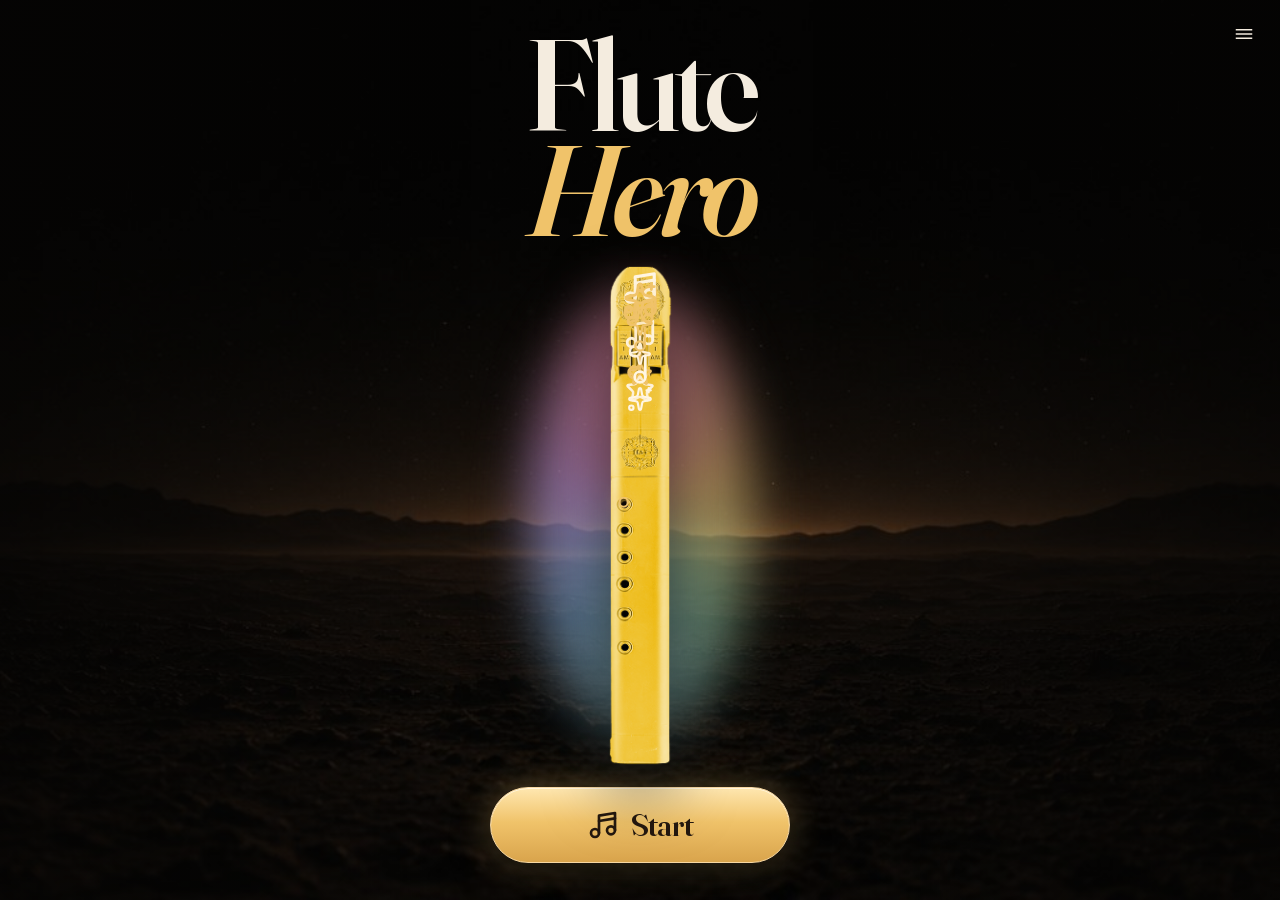
==== index.html @ 818ffd11 "Add YIN and McLeod so a held note is read from the wave, and show low or high in the tutorial. Co-au" ====
<!DOCTYPE html>
<html lang="en">
  <head>
    <meta charset="UTF-8" />
    <meta name="viewport" content="width=device-width, initial-scale=1, viewport-fit=cover" />
    <meta name="mobile-web-app-capable" content="yes" />
    <meta name="apple-mobile-web-app-capable" content="yes" />
    <title>Flute Hero</title>
    <link rel="stylesheet" href="styles.css?v=71" />
  </head>
  <body>
    <section id="screen-title" class="screen title-screen">
      <h1>Flute<span>Hero</span></h1>
      <div class="title-stage">
        <div class="flute-aura" aria-hidden="true"></div>
        <div class="swirl" aria-hidden="true">
          <span class="orbit" style="--rx: 50%; --ry: 84%; --dur: 28s; --size: 40px"><svg class="mark" viewBox="0 0 24 24"><use href="assets/icons.svg#music"></use></svg></span>
          <span class="orbit reverse" style="--rx: 62%; --ry: 72%; --dur: 28s; --delay: -14s; --size: 34px; --ink: #fff6e4"><svg class="mark" viewBox="0 0 24 24"><use href="assets/icons.svg#music"></use></svg></span>
          <span class="orbit reverse" style="--rx: 72%; --ry: 60%; --dur: 22s; --delay: -4s; --size: 34px"><svg class="mark" viewBox="0 0 24 24"><use href="assets/icons.svg#music-2"></use></svg></span>
          <span class="orbit" style="--rx: 42%; --ry: 68%; --dur: 22s; --delay: -15s; --size: 30px; --ink: #fff6e4"><svg class="mark" viewBox="0 0 24 24"><use href="assets/icons.svg#music-2"></use></svg></span>
          <span class="orbit" style="--rx: 38%; --ry: 90%; --dur: 34s; --delay: -8s; --size: 38px; --ink: #fff6e4"><svg class="mark" viewBox="0 0 24 24"><use href="assets/icons.svg#music-4"></use></svg></span>
          <span class="orbit reverse" style="--rx: 68%; --ry: 80%; --dur: 34s; --delay: -25s; --size: 32px"><svg class="mark" viewBox="0 0 24 24"><use href="assets/icons.svg#music-4"></use></svg></span>
          <span class="orbit reverse" style="--rx: 76%; --ry: 50%; --dur: 24s; --delay: -3s; --size: 30px; --ink: #fff6e4"><svg class="mark" viewBox="0 0 24 24"><use href="assets/icons.svg#star"></use></svg></span>
          <span class="orbit" style="--rx: 54%; --ry: 56%; --dur: 24s; --delay: -15s; --size: 26px"><svg class="mark" viewBox="0 0 24 24"><use href="assets/icons.svg#star"></use></svg></span>
          <span class="orbit" style="--rx: 58%; --ry: 76%; --dur: 18s; --delay: -9s; --size: 28px"><svg class="mark" viewBox="0 0 24 24"><use href="assets/icons.svg#sparkle"></use></svg></span>
          <span class="orbit reverse" style="--rx: 46%; --ry: 64%; --dur: 18s; --delay: -2s; --size: 24px; --ink: #fff6e4"><svg class="mark" viewBox="0 0 24 24"><use href="assets/icons.svg#sparkle"></use></svg></span>
          <span class="orbit reverse" style="--rx: 44%; --ry: 58%; --dur: 30s; --delay: -12s; --size: 32px; --ink: #fff6e4"><svg class="mark" viewBox="0 0 24 24"><use href="assets/icons.svg#music-3"></use></svg></span>
          <span class="orbit" style="--rx: 70%; --ry: 70%; --dur: 30s; --delay: -27s; --size: 28px"><svg class="mark" viewBox="0 0 24 24"><use href="assets/icons.svg#music-3"></use></svg></span>
          <span class="orbit" style="--rx: 74%; --ry: 86%; --dur: 38s; --delay: -6s; --size: 34px"><svg class="mark" viewBox="0 0 24 24"><use href="assets/icons.svg#sparkles"></use></svg></span>
          <span class="orbit reverse" style="--rx: 56%; --ry: 46%; --dur: 38s; --delay: -25s; --size: 26px; --ink: #fff6e4"><svg class="mark" viewBox="0 0 24 24"><use href="assets/icons.svg#sparkles"></use></svg></span>
        </div>
        <div id="title-flute" class="flute-wrap">
          <img src="assets/flute-a4.png" alt="" />
          <div class="glow"></div>
          <div class="holes"></div>
        </div>
      </div>
      <button id="begin" class="solid begin" type="button">
        <svg class="btn-icon" viewBox="0 0 24 24" aria-hidden="true"><use href="assets/icons.svg#music-4"></use></svg>
        Start
      </button>
    </section>

    <section id="screen-map" class="screen world hidden">
      <div class="world-route">
        <button id="pick-tutorial" class="place tutorial" type="button">
          <span class="place-mark" aria-hidden="true"></span>
          <span class="place-copy">
            <svg class="place-icon" viewBox="0 0 24 24" aria-hidden="true"><use href="assets/icons.svg#music-3"></use></svg>
            <b>Tutorial</b>
          </span>
        </button>
        <button id="pick-songs" class="place songs" type="button">
          <span class="place-mark" aria-hidden="true"></span>
          <span class="place-copy">
            <svg class="place-icon" viewBox="0 0 24 24" aria-hidden="true"><use href="assets/icons.svg#music-4"></use></svg>
            <b>Songs</b>
          </span>
        </button>
        <button id="pick-flutes" class="place place-flutes" type="button">
          <span class="place-mark" aria-hidden="true"></span>
          <span class="place-copy">
            <svg class="place-icon" viewBox="0 0 24 24" aria-hidden="true"><use href="assets/icons.svg#sparkles"></use></svg>
            <b>Flutes</b>
          </span>
        </button>
        <button id="pick-free" class="place free" type="button">
          <span class="place-mark" aria-hidden="true"></span>
          <span class="place-copy">
            <svg class="place-icon" viewBox="0 0 24 24" aria-hidden="true"><use href="assets/icons.svg#star"></use></svg>
            <b>Free Play</b>
          </span>
        </button>
      </div>
    </section>

    <section id="screen-select" class="screen stories hidden">
      <div class="story-top">
        <div class="story-head">
          <button id="select-back" class="text-btn icon-btn" type="button" aria-label="Back">
            <svg class="icon icon-line" viewBox="0 0 24 24" aria-hidden="true"><path d="M14.5 5.5 8 12l6.5 6.5"></path></svg>
          </button>
          <div id="story-bars" class="story-bars"></div>
        </div>
      </div>
      <button id="story-prev" class="story-arrow prev" type="button" aria-label="Previous album">
        <svg viewBox="0 0 24 24" aria-hidden="true"><path d="M14.5 5.5 8 12l6.5 6.5"></path></svg>
      </button>
      <button id="story-next" class="story-arrow next" type="button" aria-label="Next album">
        <svg viewBox="0 0 24 24" aria-hidden="true"><path d="M9.5 5.5 16 12l-6.5 6.5"></path></svg>
      </button>
      <div id="story-frame" class="story-frame"></div>
    </section>

    <section id="screen-play" class="screen hidden">
      <header class="hud">
        <button id="back" class="text-btn icon-btn" type="button" aria-label="Back">
          <svg class="icon icon-line" viewBox="0 0 24 24" aria-hidden="true"><path d="M14.5 5.5 8 12l6.5 6.5"></path></svg>
        </button>
        <div class="hud-title">
          <div id="song-name"></div>
          <div id="song-blurb"></div>
        </div>
        <div class="hud-stats">
          <div><b id="hit-count">0</b><span>hits</span></div>
          <div><b id="combo">0</b><span>combo</span></div>
          <div><b id="score">0</b><span>score</span></div>
        </div>
      </header>
      <div class="stage">
        <canvas id="highway"></canvas>
        <div id="call" class="call" aria-live="polite">
          <div class="call-ring" aria-hidden="true"></div>
          <div class="call-sparks" aria-hidden="true">
            <i></i><i></i><i></i><i></i><i></i><i></i><i></i><i></i><i></i><i></i><i></i><i></i>
          </div>
          <div class="call-badge">
            <svg class="call-icon" viewBox="0 0 24 24" aria-hidden="true"><use id="call-use" href="assets/icons.svg#sparkles"></use></svg>
            <b id="call-word"></b>
            <span id="call-points"></span>
          </div>
        </div>
        <div id="play-flute" class="flute-wrap">
          <div class="flute-body">
            <img src="assets/flute-a4.png" alt="" />
            <div class="glow"></div>
            <div class="open-mark"></div>
            <div class="holes"></div>
          </div>
        </div>
      </div>
      <div class="play-bar">
        <p id="count" class="count">1</p>
        <div id="drone-pill" class="drone-pill">Drone · A4</div>
        <div class="play-transport">
          <button id="restart" class="text-btn icon-btn" type="button" aria-label="Restart">
            <svg class="icon icon-line" viewBox="0 0 24 24" aria-hidden="true">
              <path d="M3 12a9 9 0 1 0 9-9 9.75 9.75 0 0 0-6.74 2.74L3 8"></path>
              <path d="M3 3v5h5"></path>
            </svg>
          </button>
          <button id="pause" class="text-btn icon-btn" type="button" aria-label="Pause">
            <svg class="icon icon-pause" viewBox="0 0 24 24" aria-hidden="true">
              <rect x="6" y="5" width="4.2" height="14" rx="1.2"></rect>
              <rect x="13.8" y="5" width="4.2" height="14" rx="1.2"></rect>
            </svg>
            <svg class="icon icon-play" viewBox="0 0 24 24" aria-hidden="true">
              <path d="M8 5.2v13.6l11.2-6.8z"></path>
            </svg>
          </button>
        </div>
        <div class="panel-actions">
          <button id="mic" class="text-btn icon-btn" type="button" aria-label="Use the flute" aria-pressed="false">
            <svg class="icon" viewBox="0 0 24 24" aria-hidden="true">
              <path d="M12 14.2a3.1 3.1 0 0 0 3.1-3.1V6.1a3.1 3.1 0 0 0-6.2 0v5a3.1 3.1 0 0 0 3.1 3.1z"></path>
              <path d="M7.2 11.2a.95.95 0 0 0-1.9.15 6.7 6.7 0 0 0 5.75 6.35V20H8.6a.95.95 0 0 0 0 1.9h6.8a.95.95 0 0 0 0-1.9h-2.45v-2.3A6.7 6.7 0 0 0 18.7 11.35a.95.95 0 0 0-1.9-.15 4.8 4.8 0 0 1-9.6 0z"></path>
            </svg>
          </button>
          <button id="guide" class="text-btn icon-btn on" type="button" aria-label="Sound on" aria-pressed="true">
            <svg class="icon icon-sound" viewBox="0 0 24 24" aria-hidden="true">
              <path d="M4 9.2h3.4L11.2 5.6v12.8L7.4 14.8H4z"></path>
              <path d="M14.2 8.6a4.2 4.2 0 0 1 0 6.8v-2.1a2.2 2.2 0 0 0 0-2.6z"></path>
              <path d="M14.2 5.6a7.2 7.2 0 0 1 0 12.8v-2.05a5.1 5.1 0 0 0 0-8.7z"></path>
            </svg>
            <svg class="icon icon-mute" viewBox="0 0 24 24" aria-hidden="true">
              <path d="M4 9.2h3.4L11.2 5.6v12.8L7.4 14.8H4z"></path>
              <path d="M14.4 9.2 19.6 14.4 18.3 15.7 13.1 10.5z"></path>
              <path d="M19.6 9.2 14.4 14.4 15.7 15.7 20.9 10.5z"></path>
            </svg>
          </button>
        </div>
        <p id="heard"></p>
      </div>
    </section>

    <section id="screen-free" class="screen hidden">
      <header class="hud">
        <button id="free-back" class="text-btn icon-btn" type="button" aria-label="Back">
          <svg class="icon icon-line" viewBox="0 0 24 24" aria-hidden="true"><path d="M14.5 5.5 8 12l6.5 6.5"></path></svg>
        </button>
        <div class="hud-title">
          <div id="free-title">Free Play</div>
          <div id="free-blurb"></div>
        </div>
      </header>
      <div class="stage">
        <canvas id="free-highway"></canvas>
        <div id="free-flute" class="flute-wrap">
          <div class="flute-body">
            <img src="assets/flute-a4.png" alt="" />
            <div class="glow"></div>
            <div class="open-mark"></div>
            <div class="holes"></div>
          </div>
        </div>
      </div>
      <div class="play-bar free-play-bar">
        <p id="free-count" class="count">1</p>
        <p id="free-note" class="drone-pill free-note"></p>
        <div class="panel-actions">
          <button id="free-play" class="text-btn icon-btn hidden" type="button" aria-label="Play track">
            <svg class="icon icon-line icon-track-play" viewBox="0 0 24 24" aria-hidden="true">
              <path d="M8 5.5v13l11-6.5z"></path>
            </svg>
            <svg class="icon icon-line icon-track-stop" viewBox="0 0 24 24" aria-hidden="true">
              <rect x="6" y="6" width="12" height="12" rx="1.5"></rect>
            </svg>
          </button>
          <button id="free-reset" class="text-btn icon-btn" type="button" aria-label="Reset">
            <svg class="icon icon-line" viewBox="0 0 24 24" aria-hidden="true">
              <path d="M3 12a9 9 0 1 0 9-9 9.75 9.75 0 0 0-6.74 2.74L3 8"></path>
              <path d="M3 3v5h5"></path>
            </svg>
          </button>
          <button id="free-settings-open" class="text-btn icon-btn" type="button" aria-label="Free Play settings">
            <svg class="icon icon-line" viewBox="0 0 24 24" aria-hidden="true">
              <path d="M4 21v-7M4 10V3M12 21v-9M12 8V3M20 21v-5M20 12V3M2 14h4M10 8h4M18 16h4"></path>
            </svg>
          </button>
          <button id="free-metro" class="text-btn icon-btn on" type="button" aria-label="Metronome on" aria-pressed="true">
            <svg class="icon icon-line" viewBox="0 0 24 24" aria-hidden="true">
              <path d="M12 11.4V9.1"></path>
              <path d="m12 17 6.59-6.59"></path>
              <path d="m15.05 5.7-.218-.691a3 3 0 0 0-5.663 0L4.418 19.695A1 1 0 0 0 5.37 21h13.253a1 1 0 0 0 .951-1.31L18.45 16.2"></path>
              <circle cx="20" cy="9" r="2"></circle>
            </svg>
          </button>
          <button id="free-mic" class="text-btn icon-btn" type="button" aria-label="Use the flute" aria-pressed="false">
            <svg class="icon" viewBox="0 0 24 24" aria-hidden="true">
              <path d="M12 14.2a3.1 3.1 0 0 0 3.1-3.1V6.1a3.1 3.1 0 0 0-6.2 0v5a3.1 3.1 0 0 0 3.1 3.1z"></path>
              <path d="M7.2 11.2a.95.95 0 0 0-1.9.15 6.7 6.7 0 0 0 5.75 6.35V20H8.6a.95.95 0 0 0 0 1.9h6.8a.95.95 0 0 0 0-1.9h-2.45v-2.3A6.7 6.7 0 0 0 18.7 11.35a.95.95 0 0 0-1.9-.15 4.8 4.8 0 0 1-9.6 0z"></path>
            </svg>
          </button>
          <button id="free-record" class="text-btn icon-btn record-btn" type="button" aria-label="Record" data-state="record">
            <svg class="icon icon-record" viewBox="0 0 24 24" aria-hidden="true"><circle cx="12" cy="12" r="5.5"></circle></svg>
            <svg class="icon icon-line icon-cancel" viewBox="0 0 24 24" aria-hidden="true"><path d="M7 7l10 10M17 7 7 17"></path></svg>
            <svg class="icon icon-stop" viewBox="0 0 24 24" aria-hidden="true"><rect x="7" y="7" width="10" height="10" rx="1.6"></rect></svg>
          </button>
        </div>
      </div>
      <div id="save-bar" class="save-bar hidden">
        <label class="save-label">Name
          <input id="take-name" type="text" maxlength="48" autocomplete="off" enterkeyhint="done" />
        </label>
        <button id="take-keep" class="solid" type="button">Keep</button>
        <button id="take-file" class="text-btn" type="button">Download</button>
        <button id="take-discard" class="text-btn" type="button">Discard</button>
      </div>
      <div id="takes" class="takes hidden">
        <p class="eyebrow">Saved</p>
        <div id="takes-list" class="takes-list"></div>
      </div>
    </section>

    <section id="screen-tutorial" class="screen hidden">
      <header class="hud">
        <button id="tutorial-back" class="text-btn icon-btn" type="button" aria-label="Back">
          <svg class="icon icon-line" viewBox="0 0 24 24" aria-hidden="true"><path d="M14.5 5.5 8 12l6.5 6.5"></path></svg>
        </button>
        <div class="hud-title">
          <div id="tutorial-title">Tutorial</div>
          <div id="tutorial-blurb">1 / 7</div>
        </div>
      </header>
      <div class="stage">
        <div id="tutorial-flute" class="flute-wrap">
          <div class="flute-body">
            <img src="assets/flute-a4.png" alt="" />
            <div class="glow"></div>
            <div class="open-mark"></div>
            <div class="holes"></div>
          </div>
        </div>
        <div class="tutorial-copy">
          <h2 id="tutorial-note">A5</h2>
          <p id="tutorial-hint">Leave every hole open.</p>
          <p id="tutorial-key">Key 0</p>
          <div id="tutorial-tuner" class="tuner idle">
            <div id="tutorial-way">Play</div>
            <div id="tutorial-cents"></div>
            <div class="tuner-track">
              <span>Low</span>
              <div class="tuner-rail"><i id="tutorial-needle"></i></div>
              <span>High</span>
            </div>
          </div>
          <p id="tutorial-heard" class="hidden"></p>
        </div>
      </div>
      <div class="play-bar tutorial-bar">
        <div class="panel-actions">
          <button id="tutorial-mic" class="text-btn icon-btn" type="button" aria-label="Use the flute" aria-pressed="false">
            <svg class="icon" viewBox="0 0 24 24" aria-hidden="true">
              <path d="M12 14.2a3.1 3.1 0 0 0 3.1-3.1V6.1a3.1 3.1 0 0 0-6.2 0v5a3.1 3.1 0 0 0 3.1 3.1z"></path>
              <path d="M7.2 11.2a.95.95 0 0 0-1.9.15 6.7 6.7 0 0 0 5.75 6.35V20H8.6a.95.95 0 0 0 0 1.9h6.8a.95.95 0 0 0 0-1.9h-2.45v-2.3A6.7 6.7 0 0 0 18.7 11.35a.95.95 0 0 0-1.9-.15 4.8 4.8 0 0 1-9.6 0z"></path>
            </svg>
          </button>
          <button id="tutorial-next" class="text-btn" type="button">Next</button>
        </div>
      </div>
    </section>

    <section id="screen-flutes" class="screen flutes hidden">
      <button id="flutes-back" class="text-btn icon-btn" type="button" aria-label="Back">
        <svg class="icon icon-line" viewBox="0 0 24 24" aria-hidden="true"><path d="M14.5 5.5 8 12l6.5 6.5"></path></svg>
      </button>
      <div id="flute-in-hand" class="flute-open"></div>
      <div id="flute-case" class="flute-case"></div>
    </section>

    <button id="app-menu" class="menu-plain" type="button" aria-label="Menu" aria-expanded="false">
      <svg class="icon" viewBox="0 0 24 24" aria-hidden="true">
        <path d="M3 6.5h18v1.6H3zM3 11.2h18v1.6H3zM3 15.9h18V17.5H3z"></path>
      </svg>
    </button>

    <section id="screen-results" class="overlay hidden">
      <div class="results">
        <p class="eyebrow">Clear</p>
        <h2 id="result-title"></h2>
        <p id="result-line"></p>
        <div class="result-stats">
          <div><b id="result-score">0</b><span>score</span></div>
          <div><b id="result-acc">0%</b><span>on time</span></div>
          <div><b id="result-combo">0</b><span>best combo</span></div>
        </div>
        <div class="result-grades">
          <div class="perfect"><b id="result-perfect">0</b><span>perfect</span></div>
          <div class="ok"><b id="result-ok">0</b><span>ok</span></div>
          <div class="bad"><b id="result-bad">0</b><span>bad</span></div>
          <div class="off"><b id="result-off">0</b><span>off</span></div>
          <div class="wrong"><b id="result-wrong">0</b><span>wrong</span></div>
        </div>
        <div class="result-actions">
          <button id="again" class="solid" type="button">Play again</button>
          <button id="results-songs" class="text-btn" type="button">Songs</button>
        </div>
      </div>
    </section>

    <dialog id="menu-panel" class="menu-modal" aria-labelledby="menu-heading">
      <header class="menu-bar">
        <button id="menu-back" class="text-btn hidden" type="button">Back</button>
        <p id="menu-word" class="menu-word">Flute <span>Hero</span></p>
        <p id="menu-heading" class="eyebrow hidden">Settings</p>
        <button id="menu-close" class="text-btn icon-btn" type="button" aria-label="Close">
          <svg class="icon" viewBox="0 0 24 24" aria-hidden="true">
            <path d="M6.2 5 12 10.8 17.8 5 19 6.2 13.2 12 19 17.8 17.8 19 12 13.2 6.2 19 5 17.8 10.8 12 5 6.2z"></path>
          </svg>
        </button>
      </header>
      <div id="menu-body" class="menu-body">
        <div class="menu-page" data-menu="root">
          <button class="menu-nav" type="button" data-go="tutorial">
            <span class="menu-copy">
              <b>Tutorial</b>
              <small>Each fingering, from the mouth down.</small>
            </span>
          </button>
          <button class="menu-nav" type="button" data-go="songs">
            <span class="menu-copy">
              <b>Songs</b>
              <small>Five albums.</small>
            </span>
          </button>
          <button class="menu-nav" type="button" data-go="free">
            <span class="menu-copy">
              <b>Free Play</b>
              <small>Notes leave the flute and run to the right.</small>
            </span>
          </button>
          <button class="menu-nav" type="button" data-go="flutes">
            <span class="menu-copy">
              <b>Flutes</b>
              <small>A4 or F#4 in hand. The rest stay shut.</small>
            </span>
          </button>
          <button class="menu-nav sub" type="button" data-go="settings">
            <span class="menu-copy">
              <b>Settings</b>
              <small>Drone color, note detection, the microphone, and the title screen.</small>
            </span>
          </button>
        </div>
        <div class="menu-page hidden" data-menu="settings">
          <label class="menu-row">
            <span class="menu-copy">
              <b>Drone color</b>
              <small>Gold or rainbow while the drone is held.</small>
            </span>
            <select id="drone-look">
              <option value="gold">Gold</option>
              <option value="rainbow">Rainbow</option>
            </select>
          </label>
          <button class="menu-nav sub" type="button" data-go="detection">
            <span class="menu-copy">
              <b>Note detection</b>
              <small id="ear-menu-line">Peaks. The drone only when a second barrel is there.</small>
            </span>
          </button>
          <button class="menu-nav sub" type="button" data-go="microphone">
            <span class="menu-copy">
              <b>Microphone</b>
              <small>Which device hears the flute, and a test.</small>
            </span>
          </button>
          <button class="menu-nav sub" type="button" data-go="developer">
            <span class="menu-copy">
              <b>Developer</b>
              <small>Open the title screen.</small>
            </span>
          </button>
        </div>
        <div class="menu-page hidden" data-menu="detection">
          <div class="menu-row ear-flute">
            <img id="ear-flute-img" src="assets/flute-a4.png" alt="" />
            <span class="menu-copy">
              <b id="ear-flute-name">A4 drone</b>
              <small id="ear-flute-line">In hand. The ears listen for this flute.</small>
            </span>
          </div>
          <button class="menu-nav ear" type="button" data-ear="bands" aria-pressed="false">
            <span class="menu-copy">
              <b>Bands</b>
              <small>The first ear. A window around each note. The drone counts when it is loud enough beside the note.</small>
            </span>
            <span class="ear-using">Using</span>
          </button>
          <button class="menu-nav ear on" type="button" data-ear="peaks" aria-pressed="true">
            <span class="menu-copy">
              <b>Peaks</b>
              <small>The next ear. A peak has to stand out, and the drone counts only when a second barrel is really there.</small>
            </span>
            <span class="ear-using">Using</span>
          </button>
          <button class="menu-nav ear" type="button" data-ear="peaks2" aria-pressed="false">
            <span class="menu-copy">
              <b>Peaks v2</b>
              <small>A held note stays put. The drone is chosen beside it, and the drone's octave does not take the fingering.</small>
            </span>
            <span class="ear-using">Using</span>
          </button>
          <button class="menu-nav ear" type="button" data-ear="held" aria-pressed="false">
            <span class="menu-copy">
              <b>Held</b>
              <small>The latest ear. The drone stays with the note, and a harmonic of the drone does not take the fingering.</small>
            </span>
            <span class="ear-using">Using</span>
          </button>
          <button class="menu-nav ear" type="button" data-ear="yin" aria-pressed="false">
            <span class="menu-copy">
              <b>YIN</b>
              <small>One pitch, read from the wave. This is the method tuner libraries use. It hears the held note, and it does not split the drone from the melody.</small>
            </span>
            <span class="ear-using">Using</span>
          </button>
          <button class="menu-nav ear" type="button" data-ear="mcleod" aria-pressed="false">
            <span class="menu-copy">
              <b>McLeod</b>
              <small>One pitch, read from the wave. This is the method Aubio uses. It stays clearer on a noisy mic, and it does not split the drone from the melody.</small>
            </span>
            <span class="ear-using">Using</span>
          </button>
        </div>
        <div class="menu-page hidden" data-menu="developer">
          <button id="open-title" class="menu-nav" type="button">
            <span class="menu-copy">
              <b>Title screen</b>
              <small>The Flute Hero screen, before the map.</small>
            </span>
          </button>
        </div>
        <div class="menu-page hidden" data-menu="microphone">
          <dl id="mic-facts" class="mic-facts"></dl>
          <p id="mic-fix" class="mic-fix"></p>
          <button id="mic-ask" class="solid" type="button">Ask again</button>
          <section class="mic-test" aria-label="Microphone test">
            <p class="eyebrow">Test</p>
            <p id="mic-test-state">Off</p>
            <div class="mic-meter" aria-hidden="true"><b id="mic-meter-bar"></b></div>
            <p id="mic-test-note">The microphone is off, so there is nothing to hear yet.</p>
          </section>
        </div>
      </div>
      <p id="build-version" class="menu-version"></p>
    </dialog>

    <dialog id="free-settings" class="menu-modal" aria-labelledby="free-settings-heading">
      <header class="menu-bar">
        <p id="free-settings-heading" class="eyebrow">Settings</p>
        <button id="free-settings-close" class="text-btn icon-btn" type="button" aria-label="Close">
          <svg class="icon" viewBox="0 0 24 24" aria-hidden="true">
            <path d="M6.2 5 12 10.8 17.8 5 19 6.2 13.2 12 19 17.8 17.8 19 12 13.2 6.2 19 5 17.8 10.8 12 5 6.2z"></path>
          </svg>
        </button>
      </header>
      <div class="menu-body">
        <section class="track-card metro-card" aria-labelledby="metro-heading">
          <span class="menu-copy">
            <b id="metro-heading">Metronome</b>
            <small>The click on the bar. How loud, how many beats, and how fast.</small>
          </span>
          <label class="track-field">
            <span>Volume</span>
            <span class="range-pair">
              <input id="metro-volume" type="range" min="0" max="100" value="30" aria-label="Metronome volume" />
              <b id="metro-volume-read">30</b>
            </span>
          </label>
          <label class="track-field">
            <span>Beats</span>
            <select id="free-meter" aria-label="Beats in a bar">
              <option value="2">2</option>
              <option value="3">3</option>
              <option value="4" selected>4</option>
              <option value="5">5</option>
              <option value="6">6</option>
              <option value="7">7</option>
            </select>
          </label>
          <div class="track-field">
            <span>Tempo</span>
            <span class="bpm-box">
              <button id="bpm-down" class="text-btn icon-btn" type="button" aria-label="Slower">−</button>
              <div class="bpm-read"><b id="bpm-value">80</b><span>bpm</span></div>
              <button id="bpm-up" class="text-btn icon-btn" type="button" aria-label="Faster">+</button>
            </span>
          </div>
          <button id="free-tap" class="text-btn" type="button">Tap</button>
          <p id="free-tap-hint" class="metro-hint">Tap along to set the tempo.</p>
        </section>
        <div class="track-card">
          <span class="menu-copy">
            <b>Backing track</b>
            <small id="track-status">Music under the flute. None selected.</small>
          </span>
          <label class="track-field">
            <span>Track</span>
            <select id="track-pick" aria-label="Backing track">
              <option value="">None</option>
              <option value="earth">Rhythm of the Earth</option>
              <option value="forest">Rhythm of the Forest</option>
              <option value="file" hidden>Your file</option>
            </select>
          </label>
          <label class="track-field">
            <span>Volume</span>
            <span class="range-pair">
              <input id="track-volume" type="range" min="0" max="100" value="80" aria-label="Backing track volume" />
              <b id="track-volume-read">80</b>
            </span>
          </label>
          <canvas id="track-wave" class="track-wave hidden" width="320" height="48"></canvas>
          <div class="track-actions">
            <button id="track-preview" class="text-btn" type="button" disabled>Play</button>
            <label class="text-btn file-btn">Your file
              <input id="track-file" type="file" accept="audio/*" hidden />
            </label>
            <button id="track-clear" class="text-btn" type="button" disabled>Clear</button>
          </div>
        </div>
      </div>
    </dialog>

    <script src="game.js?v=71"></script>
  </body>
</html>
---- styles.css ----
/* UI guide. Display type is Fraunces: titles, place names, song names, Start.
   Everything you tap otherwise is Outfit, 48px, pill-shaped.
   Icon buttons stay circles. Word buttons in one row share that row.
   Gold is the accent and the one primary action. Red is record or a miss. */

:root {
  --bg: #070605;
  --bg-raise: #12100e;
  --cream: #f4ecdf;
  --cream-dim: #b7ab9b;
  --gold: #f0c36a;
  --gold-deep: #c8923e;
  --clay: #e4b48a;
  --clay-deep: #a56b42;
  --miss: #d15d4c;
  --line: rgba(244, 236, 223, 0.14);
  --line-strong: rgba(244, 236, 223, 0.28);
  --ghost: rgba(244, 236, 223, 0.06);
  --surface: rgba(20, 17, 14, 0.92);
  --ink-on-gold: #24180f;
  --control: 48px;
  --gap: 8px;
  --serif: "Fraunces", "Iowan Old Style", Palatino, Georgia, serif;
  --sans: "Outfit", ui-sans-serif, system-ui, sans-serif;
}

@font-face {
  font-family: "Fraunces";
  font-style: normal;
  font-weight: 560;
  font-display: swap;
  src: url("assets/fonts/fraunces.woff2") format("woff2");
}

@font-face {
  font-family: "Fraunces";
  font-style: italic;
  font-weight: 560;
  font-display: swap;
  src: url("assets/fonts/fraunces-italic.woff2") format("woff2");
}

@font-face {
  font-family: "Outfit";
  font-style: normal;
  font-weight: 100 900;
  font-display: swap;
  src: url("assets/fonts/outfit.woff2") format("woff2");
}

@property --aura-angle {
  syntax: "<angle>";
  inherits: false;
  initial-value: 0deg;
}

* { box-sizing: border-box; }

html, body {
  margin: 0;
  height: 100%;
  background: #070605 url("assets/stage.jpg") center / cover no-repeat;
  color: var(--cream);
  overflow: hidden;
  overscroll-behavior: none;
}

body::before {
  content: "";
  position: fixed;
  inset: 0;
  background: linear-gradient(90deg, rgba(6, 5, 4, 0.78), rgba(6, 5, 4, 0.42) 48%, rgba(6, 5, 4, 0.7));
  pointer-events: none;
  z-index: 0;
}

body {
  font-family: var(--serif);
  min-height: 100%;
}

button, .file-btn {
  font-family: var(--sans);
  font-size: 16px;
  font-weight: 560;
  color: inherit;
  background: none;
  border: 0;
  padding: 0;
  touch-action: manipulation;
  -webkit-tap-highlight-color: transparent;
}
button:focus-visible, .file-btn:focus-visible {
  outline: 2px solid var(--gold);
  outline-offset: 3px;
}

.hidden { display: none !important; }

.screen {
  position: relative;
  z-index: 1;
  min-height: 100%;
}

#screen-play, #screen-free, #screen-tutorial {
  position: fixed;
  top: 0;
  left: 0;
  right: 0;
  z-index: 1;
  height: 100vh;
  height: 100svh;
  overflow: hidden;
  display: flex;
  flex-direction: column;
  touch-action: manipulation;
}

.eyebrow {
  margin: 0 0 8px;
  font-family: var(--sans);
  font-size: 12px;
  letter-spacing: 0.16em;
  text-transform: uppercase;
  color: var(--gold);
}

.home {
  display: grid;
  grid-template-columns: minmax(280px, 520px) minmax(220px, 1fr);
  gap: 48px;
  align-items: center;
  max-width: 1100px;
  margin: 0 auto;
  height: 100vh;
  height: 100svh;
  overflow-x: hidden;
  overflow-y: auto;
  overscroll-behavior: contain;
  padding: 64px 40px 48px;
}

.title-screen {
  position: fixed;
  inset: 0;
  z-index: 1;
  height: 100vh;
  height: 100svh;
  overflow: hidden;
  display: flex;
  flex-direction: column;
  align-items: center;
  justify-content: center;
  gap: clamp(12px, 2.2vh, 28px);
  padding:
    calc(24px + env(safe-area-inset-top))
    24px
    calc(28px + env(safe-area-inset-bottom));
}

.title-screen h1 {
  margin: 0;
  flex: none;
  text-align: center;
  font-family: var(--serif);
  font-size: clamp(84px, 13vw, 128px);
  font-weight: 560;
  letter-spacing: -0.045em;
  line-height: 0.82;
}

.title-screen h1 span {
  display: block;
  font-style: italic;
  font-weight: 560;
  color: var(--gold);
}

.title-screen .title-stage {
  position: relative;
  display: flex;
  align-items: center;
  justify-content: center;
  flex: none;
  width: min(100%, 640px);
  height: min(56svh, 620px);
}

.title-screen .flute-wrap {
  position: relative;
  z-index: 1;
  height: 100%;
  filter: drop-shadow(0 24px 32px rgba(0, 0, 0, 0.55));
}

.flute-aura {
  position: absolute;
  left: 50%;
  top: 50%;
  z-index: 0;
  width: min(220px, 42%);
  height: 88%;
  border-radius: 50%;
  transform: translate(-50%, -50%);
  background: conic-gradient(
    from var(--aura-angle),
    rgba(255, 150, 176, 0.95),
    rgba(255, 214, 126, 0.9),
    rgba(164, 226, 184, 0.85),
    rgba(146, 198, 255, 0.9),
    rgba(208, 164, 255, 0.95),
    rgba(255, 150, 176, 0.95)
  );
  filter: blur(26px);
  mix-blend-mode: screen;
  opacity: 0.62;
  animation: aura-flow 16s linear infinite;
  pointer-events: none;
}

.swirl {
  position: absolute;
  inset: 0;
  z-index: 2;
  pointer-events: none;
}

.orbit {
  position: absolute;
  left: calc(50% - var(--rx) / 2);
  top: calc(50% - var(--ry) / 2);
  width: var(--rx);
  height: var(--ry);
  animation: spin var(--dur) linear infinite;
  animation-delay: var(--delay, 0s);
}

.mark {
  position: absolute;
  left: 50%;
  top: 0;
  width: var(--size, 18px);
  height: var(--size, 18px);
  margin-left: calc(var(--size, 18px) / -2);
  margin-top: calc(var(--size, 18px) / -2);
  color: var(--ink, var(--gold));
  overflow: visible;
  filter: drop-shadow(0 0 6px rgba(240, 195, 106, 0.4));
  animation: counterspin var(--dur) linear infinite;
  animation-delay: var(--delay, 0s);
}

.orbit.reverse,
.orbit.reverse .mark { animation-direction: reverse; }

.btn-icon {
  width: 16px;
  height: 16px;
  flex: none;
  display: block;
  overflow: visible;
}

@keyframes spin { to { transform: rotate(360deg); } }
@keyframes counterspin { to { transform: rotate(-360deg); } }
@keyframes aura-flow { to { --aura-angle: 360deg; } }

@media (prefers-reduced-motion: reduce) {
  .flute-aura,
  .orbit,
  .mark { animation: none; }
  .flute-aura { transform: translate(-50%, -50%); }
  .call.show,
  .call.show.perfect,
  .call.show.ok,
  .call.show.bad,
  .call.show.off,
  .call.show.wrong { animation: badge-still 700ms linear forwards; }
  .call-sparks, .call-ring, .call-badge::after { animation: none !important; }
}
@keyframes badge-still {
  0% { opacity: 0; }
  16% { opacity: 1; }
  70% { opacity: 1; }
  100% { opacity: 0; }
}

h1 {
  margin: 0;
  font-size: clamp(56px, 8vw, 92px);
  font-weight: 500;
  letter-spacing: -0.03em;
  line-height: 0.9;
}

.lede {
  margin: 18px 0 28px;
  max-width: 42ch;
  color: var(--cream-dim);
  font-size: 18px;
  line-height: 1.45;
}

.song-list { display: flex; flex-direction: column; gap: 8px; }

.menu-plain {
  position: fixed;
  top: calc(12px + env(safe-area-inset-top));
  right: 14px;
  z-index: 30;
  width: 44px;
  height: 44px;
  padding: 0;
  display: grid;
  place-items: center;
  border: 0;
  background: none;
  color: var(--cream);
  cursor: pointer;
}
.menu-plain .icon {
  width: 22px;
  height: 22px;
  display: block;
  fill: currentColor;
}

.world {
  --route-gap: 40px;
  position: fixed;
  inset: 0;
  z-index: 1;
  display: flex;
  flex-direction: column;
  align-items: center;
  justify-content: center;
  height: 100vh;
  height: 100svh;
  padding:
    calc(24px + env(safe-area-inset-top))
    28px
    calc(24px + env(safe-area-inset-bottom));
}
.world-route {
  position: relative;
  display: flex;
  flex-direction: column;
  gap: var(--route-gap);
  width: max-content;
  max-width: 100%;
}
.place {
  --ink: var(--gold);
  --glow: rgba(240, 195, 106, 0.45);
  position: relative;
  z-index: 1;
  overflow: visible;
  display: grid;
  grid-template-columns: 26px auto;
  column-gap: 18px;
  align-items: center;
  padding: 0;
  text-align: left;
  color: var(--cream);
  background: none;
  border: 0;
  cursor: pointer;
}
.place:not(:last-child)::before {
  content: "";
  position: absolute;
  z-index: 0;
  left: 8px;
  top: 50%;
  width: 10px;
  height: calc(100% + var(--route-gap));
  background: linear-gradient(90deg, #b4833c, #f8e2b4 46%, #c49245);
  box-shadow: 0 8px 18px rgba(0, 0, 0, 0.28);
}
.place.tutorial { --ink: #e4b48a; --glow: rgba(228, 180, 138, 0.5); }
.place.songs { --ink: #f0c36a; --glow: rgba(240, 195, 106, 0.55); }
.place.place-flutes { --ink: #f0a8be; --glow: rgba(255, 150, 176, 0.5); }
.place.free { --ink: #b7d4ff; --glow: rgba(146, 198, 255, 0.5); }
.place-mark {
  position: relative;
  z-index: 1;
  width: 26px;
  height: 26px;
  border-radius: 50%;
  background: radial-gradient(circle at 38% 32%, #4a3424, #100c09 68%);
  border: 2px solid var(--ink);
  box-shadow: 0 0 0 5px rgba(12, 9, 7, 0.35), 0 0 18px var(--glow);
}
.place-copy {
  display: flex;
  flex-direction: row;
  align-items: center;
  gap: 0.28em;
  width: auto;
  margin: 0;
  font-size: clamp(44px, 10vw, 72px);
}
.place-icon {
  width: 0.72em;
  height: 0.72em;
  flex: none;
  color: var(--ink);
  overflow: visible;
  filter: drop-shadow(0 0 8px var(--glow));
}
.place b {
  font-family: var(--serif);
  font-style: italic;
  font-size: 1em;
  font-weight: 560;
  letter-spacing: -0.045em;
  line-height: 0.9;
  white-space: nowrap;
}
.place:hover b,
.place:focus-visible b { color: var(--ink); }

.stories {
  position: fixed;
  inset: 0;
  z-index: 1;
  height: 100vh;
  height: 100svh;
  overflow: hidden;
  display: flex;
  flex-direction: column;
}
.story-top {
  position: relative;
  z-index: 3;
  padding: calc(12px + env(safe-area-inset-top)) 68px 0 12px;
}
.story-head {
  display: flex;
  align-items: center;
  gap: 12px;
  width: 100%;
}
.story-head .icon-btn { flex: none; }
.story-bars { width: 100%; }
.story-bars {
  display: flex;
  gap: 6px;
  flex: 1;
  min-width: 0;
}
.story-bars button {
  position: relative;
  flex: 1;
  height: 22px;
  padding: 0;
  border: 0;
  background: none;
  cursor: pointer;
}
.story-bars button::before {
  content: "";
  position: absolute;
  left: 0;
  right: 0;
  top: 50%;
  height: 2px;
  margin-top: -1px;
  border-radius: 99px;
  background: rgba(244, 236, 223, 0.28);
}
.story-bars button.done::before { background: rgba(240, 195, 106, 0.45); }
.story-bars button.on::before { background: var(--gold); }
.story-arrow {
  position: absolute;
  top: 50%;
  z-index: 4;
  width: 56px;
  height: 88px;
  margin-top: -44px;
  padding: 0;
  display: grid;
  place-items: center;
  border: 0;
  background: none;
  color: rgba(244, 236, 223, 0.86);
  cursor: pointer;
}
.story-arrow.prev { left: 6px; }
.story-arrow.next { right: 6px; }
.story-arrow:disabled { opacity: 0.22; cursor: default; }
.story-arrow svg {
  width: 28px;
  height: 28px;
  fill: none;
  stroke: currentColor;
  stroke-width: 1.4;
  stroke-linecap: round;
  stroke-linejoin: round;
}
.story-frame {
  position: relative;
  z-index: 2;
  flex: 1;
  min-height: 0;
  display: flex;
  flex-direction: column;
  justify-content: center;
  padding: 12px 96px 48px;
  overflow: auto;
}
.story-frame.gold { background: radial-gradient(ellipse at 50% 18%, rgba(240, 195, 106, 0.22), transparent 58%); }
.story-frame.clay { background: radial-gradient(ellipse at 50% 18%, rgba(228, 180, 138, 0.2), transparent 58%); }
.story-frame.river { background: radial-gradient(ellipse at 50% 18%, rgba(150, 190, 214, 0.2), transparent 58%); }
.story-frame.dusk { background: radial-gradient(ellipse at 50% 18%, rgba(186, 150, 196, 0.22), transparent 58%); }
.story-frame.deep { background: radial-gradient(ellipse at 50% 28%, rgba(240, 195, 106, 0.12), transparent 62%); }
.story-title {
  margin: 0;
  font-size: clamp(64px, 9vw, 112px);
  font-weight: 560;
  font-style: italic;
  letter-spacing: -0.045em;
  line-height: 0.86;
}
.story-line {
  margin: 16px 0 28px;
  max-width: 36ch;
  color: var(--cream-dim);
  font-size: 18px;
  line-height: 1.4;
}
.story-songs { display: flex; flex-direction: column; width: min(560px, 100%); }
.story-song {
  display: flex;
  align-items: baseline;
  justify-content: space-between;
  gap: 18px;
  width: 100%;
  padding: 14px 0;
  text-align: left;
  color: var(--cream);
  background: none;
  border: 0;
  border-top: 1px solid rgba(244, 236, 223, 0.16);
  cursor: pointer;
}
.story-song:last-child { border-bottom: 1px solid rgba(244, 236, 223, 0.16); }
.story-song b {
  display: block;
  font-family: var(--serif);
  font-size: 28px;
  font-weight: 500;
}
.story-song small {
  display: block;
  margin-top: 3px;
  font-family: var(--sans);
  font-size: 13px;
  line-height: 1.35;
  color: var(--cream-dim);
}
.story-song em {
  flex: none;
  font-family: var(--sans);
  font-size: 11px;
  font-style: normal;
  letter-spacing: 0.14em;
  text-transform: uppercase;
  color: var(--gold);
}
.story-song:hover b { color: var(--gold); }

.flutes {
  position: fixed;
  inset: 0;
  z-index: 1;
  overflow: auto;
  padding:
    calc(72px + env(safe-area-inset-top))
    28px
    calc(36px + env(safe-area-inset-bottom));
}
.flutes > .icon-btn { margin-bottom: 18px; }
.flute-open {
  width: min(920px, 100%);
  margin: 0 auto;
  display: grid;
  grid-template-columns: minmax(160px, 240px) minmax(0, 1fr);
  gap: 36px;
  align-items: center;
}
.flute-open img {
  width: 100%;
  max-height: min(62svh, 560px);
  object-fit: contain;
  filter: drop-shadow(0 24px 32px rgba(0, 0, 0, 0.55));
}
.flute-open h2 {
  margin: 0;
  font-size: clamp(56px, 7vw, 88px);
  font-weight: 560;
  font-style: italic;
  letter-spacing: -0.04em;
  line-height: 0.88;
}
.flute-open p:last-child {
  max-width: 36ch;
  margin: 14px 0 0;
  color: var(--cream-dim);
  font-size: 18px;
  line-height: 1.45;
}
.flute-case {
  width: min(980px, 100%);
  margin: 42px auto 0;
  display: grid;
  grid-template-columns: repeat(5, 1fr);
  gap: 18px;
}
.flute-case article,
.flute-case button {
  display: flex;
  flex-direction: column;
  align-items: center;
  gap: 4px;
  min-width: 0;
  text-align: center;
  color: var(--cream-dim);
  background: none;
  border: 0;
  padding: 0;
  font: inherit;
}
.flute-case button { cursor: pointer; }
.flute-case img {
  width: 100%;
  height: 150px;
  object-fit: contain;
  object-position: center;
}
.flute-case article img {
  filter: grayscale(1) brightness(0.55);
}
.flute-case b {
  font-family: var(--serif);
  font-size: 22px;
  font-weight: 500;
  color: var(--cream);
}
.flute-case button:hover b,
.flute-case button:focus-visible b { color: var(--gold); }
.flute-case button:focus-visible {
  outline: 1px solid var(--gold);
  outline-offset: 4px;
  border-radius: 12px;
}
.flute-case span {
  font-family: var(--sans);
  font-size: 11px;
  letter-spacing: 0.16em;
  text-transform: uppercase;
  color: var(--gold);
}
.feature {
  margin: 0 0 8px;
  border-color: rgba(240, 195, 106, 0.55);
  background: rgba(240, 195, 106, 0.06);
}
.back-link { margin: 0 0 18px; }
.menu-heading {
  margin: 0 0 18px;
  font-size: clamp(40px, 6vw, 68px);
  font-weight: 500;
  letter-spacing: -0.03em;
  line-height: 0.95;
}

.song {
  display: grid;
  grid-template-columns: 1fr auto;
  gap: 4px 16px;
  width: 100%;
  text-align: left;
  padding: 18px 20px;
  background: rgba(244, 236, 223, 0.045);
  color: var(--cream);
  border: 1px solid rgba(244, 236, 223, 0.22);
  border-radius: 18px;
  box-shadow: inset 0 1px 0 rgba(255, 248, 230, 0.06);
  cursor: pointer;
}

.song:hover, .song:focus-visible {
  border-color: var(--gold);
  outline: none;
}

.song b {
  display: flex;
  align-items: center;
  gap: 8px;
  font-family: var(--serif);
  font-size: 28px;
  font-weight: 560;
}
.song .btn-icon { width: 26px; height: 26px; }
.song span { grid-column: 1; color: var(--cream-dim); font-family: var(--sans); font-size: 16px; line-height: 1.35; }
.song em {
  grid-row: 1 / span 2;
  grid-column: 2;
  align-self: center;
  font-style: normal;
  font-family: var(--sans);
  font-size: 14px;
  letter-spacing: 0.1em;
  text-transform: uppercase;
  color: var(--gold);
}

.key-legend, #heard {
  font-family: var(--sans);
  font-size: 13px;
  color: var(--cream-dim);
}

.title-stage { display: flex; justify-content: center; align-items: center; }

.flute-wrap {
  position: relative;
  min-width: 0;
  height: min(78vh, 640px);
  aspect-ratio: 141 / 1058;
  width: auto;
  line-height: 0;
  filter: drop-shadow(0 30px 40px rgba(0, 0, 0, 0.55));
}
.flute-wrap img { width: 100%; height: 100%; display: block; }
#play-flute, #free-flute, #tutorial-flute {
  position: absolute;
  top: 0;
  left: 0;
  bottom: 0;
  height: auto;
  width: 140px;
  overflow: hidden;
  aspect-ratio: auto;
  border-radius: 0;
  flex: none;
  filter: none;
  z-index: 1;
  pointer-events: none;
}
#play-flute .flute-body, #free-flute .flute-body, #tutorial-flute .flute-body {
  position: relative;
  width: 140px;
  height: auto;
  transform: none;
}

.glow {
  position: absolute;
  left: 64%;
  top: 18%;
  width: 16%;
  height: 4.6%;
  border-radius: 4px;
  transform: translate(-50%, -50%);
  background: #f0c36a;
  opacity: 0;
  filter: blur(2px);
}
.glow.on { opacity: 0.9; }
#play-flute .glow, #free-flute .glow,
#play-flute .glow.on, #free-flute .glow.on { opacity: 0; background: none; box-shadow: none; }

.holes { position: absolute; inset: 0; }
.holes i {
  position: absolute;
  width: 16%;
  aspect-ratio: 1;
  border-radius: 50%;
  transform: translate(-50%, -50%);
  border: 2px solid transparent;
  box-sizing: border-box;
  pointer-events: none;
}
.holes i.target {
  background: rgba(12, 8, 6, 0.82);
  border-color: #f0c36a;
  box-shadow: 0 0 14px #f0c36a;
}
.holes i.covered { background: rgba(18, 10, 6, 0.62); }
.holes i.wrong { background: rgba(170, 48, 36, 0.55); border-color: #d15d4c; box-shadow: none; }

.hud {
  display: flex;
  align-items: center;
  gap: 18px;
  padding: 16px 68px 0 22px;
}

.hud-title { flex: 1; min-width: 0; }
#song-name, #song-blurb, #free-title, #free-blurb, #tutorial-title, #tutorial-blurb {
  overflow: hidden;
  text-overflow: ellipsis;
  white-space: nowrap;
}
#song-name, #free-title, #tutorial-title { font-size: 22px; }
#song-blurb, #free-blurb, #tutorial-blurb { font-family: var(--sans); font-size: 13px; color: var(--cream-dim); }
#free-title.rec::before {
  content: "";
  display: inline-block;
  width: 8px;
  height: 8px;
  margin-right: 8px;
  border-radius: 50%;
  background: var(--miss);
  transform: translateY(-1px);
}

.hud-stats { display: flex; gap: 22px; text-align: right; flex: none; }
.hud-stats > div { min-width: 4.5rem; }
.hud-stats b {
  display: block;
  font-size: 28px;
  font-weight: 500;
  line-height: 1;
  font-variant-numeric: tabular-nums;
}
.hud-stats b.hot { color: var(--gold); }
.hud-stats b.tick { animation: stat-tick 280ms ease-out; }
@keyframes stat-tick {
  40% { transform: scale(1.14); color: var(--gold); }
}
.hud-stats span, .result-stats span, .result-grades span {
  font-family: var(--sans);
  font-size: 11px;
  letter-spacing: 0.12em;
  text-transform: uppercase;
  color: var(--cream-dim);
}

.call {
  position: absolute;
  z-index: 5;
  left: 58%;
  top: 34%;
  translate: -50% -50%;
  pointer-events: none;
  opacity: 0;
}
.call-ring,
.call-sparks { position: absolute; inset: -28px; pointer-events: none; }
.call-ring { z-index: 0; }
.call-sparks { z-index: 2; }
.call-badge { z-index: 1; }
.call-ring {
  border-radius: 999px;
  opacity: 0;
}
.call-sparks i {
  position: absolute;
  left: 50%;
  top: 50%;
  width: 11px;
  height: 11px;
  margin: -5px 0 0 -5px;
  border-radius: 2px;
  background: var(--gold);
  opacity: 0;
  box-shadow: 0 0 8px currentColor;
}
.call-sparks i:nth-child(odd) { border-radius: 50%; }
.call-sparks i:nth-child(1) { --dx: -86px; --dy: -36px; }
.call-sparks i:nth-child(2) { --dx: -62px; --dy: -70px; }
.call-sparks i:nth-child(3) { --dx: -18px; --dy: -84px; }
.call-sparks i:nth-child(4) { --dx: 28px; --dy: -78px; }
.call-sparks i:nth-child(5) { --dx: 72px; --dy: -58px; }
.call-sparks i:nth-child(6) { --dx: 96px; --dy: -18px; }
.call-sparks i:nth-child(7) { --dx: 84px; --dy: 28px; }
.call-sparks i:nth-child(8) { --dx: 48px; --dy: 58px; }
.call-sparks i:nth-child(9) { --dx: -8px; --dy: 64px; }
.call-sparks i:nth-child(10) { --dx: -52px; --dy: 46px; }
.call-sparks i:nth-child(11) { --dx: -92px; --dy: 8px; }
.call-sparks i:nth-child(12) { --dx: 8px; --dy: -28px; width: 6px; height: 6px; }
.call-badge {
  position: relative;
  min-width: 176px;
  padding: 12px 26px 11px;
  border: 2px solid var(--gold);
  border-radius: 999px;
  background: #16110d;
  box-shadow: 0 18px 40px rgba(0, 0, 0, 0.45);
  text-align: center;
  overflow: hidden;
}
.call-icon {
  width: 22px;
  height: 22px;
  display: block;
  margin: 0 auto 1px;
  overflow: visible;
  color: var(--gold);
}
.call b {
  display: block;
  font-family: var(--serif);
  font-size: clamp(36px, 4.6vw, 54px);
  font-weight: 560;
  font-style: italic;
  line-height: 0.9;
  letter-spacing: -0.03em;
  color: var(--cream);
}
.call span {
  display: inline-block;
  margin-top: 6px;
  padding: 2px 9px;
  border-radius: 999px;
  background: rgba(244, 236, 223, 0.1);
  font-family: var(--sans);
  font-size: 13px;
  letter-spacing: 0.16em;
  text-transform: uppercase;
  color: var(--cream);
}
.call span:empty { display: none; }
.call.perfect .call-badge {
  border-color: transparent;
  background:
    linear-gradient(#1a120c, #1a120c) padding-box,
    conic-gradient(from var(--aura-angle), #ff96b0, #ffd67e, #a4e2b8, #92c6ff, #d0a4ff, #ff96b0) border-box;
  border-width: 3px;
  box-shadow: 0 0 28px rgba(255, 214, 126, 0.45), 0 18px 40px rgba(0, 0, 0, 0.45);
}
.call.perfect .call-ring {
  background: conic-gradient(from var(--aura-angle), #ff96b0, #ffd67e, #a4e2b8, #92c6ff, #d0a4ff, #ff96b0);
  filter: blur(12px);
  mix-blend-mode: screen;
}
.call.perfect .call-icon { color: #ffd67e; }
.call.perfect b { color: #fff6e4; }
.call.perfect .call-sparks i:nth-child(5n + 1) { background: #ff96b0; }
.call.perfect .call-sparks i:nth-child(5n + 2) { background: #ffd67e; }
.call.perfect .call-sparks i:nth-child(5n + 3) { background: #a4e2b8; }
.call.perfect .call-sparks i:nth-child(5n + 4) { background: #92c6ff; }
.call.perfect .call-sparks i:nth-child(5n) { background: #d0a4ff; }
.call.ok .call-badge {
  border-color: var(--gold);
  box-shadow: 0 0 22px rgba(240, 195, 106, 0.35), 0 18px 40px rgba(0, 0, 0, 0.45);
}
.call.ok b { color: var(--gold); }
.call.bad .call-badge { border-color: var(--clay); }
.call.bad .call-icon, .call.bad b { color: var(--clay); }
.call.bad .call-sparks i { background: var(--clay); }
.call.off .call-badge { border-color: rgba(183, 171, 155, 0.45); box-shadow: none; }
.call.off .call-icon, .call.off b { color: var(--cream-dim); }
.call.off .call-sparks { display: none; }
.call.wrong .call-badge {
  border-color: var(--miss);
  box-shadow: 0 0 22px rgba(209, 93, 76, 0.4), 0 18px 40px rgba(0, 0, 0, 0.45);
}
.call.wrong .call-icon, .call.wrong b { color: #ffb0a4; }
.call.wrong .call-sparks i { background: var(--miss); }
.call.perfect.show .call-ring { animation: aura-flow 0.7s linear infinite, ring-bloom 1100ms ease-out forwards; }
.call.show .call-sparks i { animation: spark-fly 880ms ease-out forwards; }
.call.show .call-badge::after {
  content: "";
  position: absolute;
  inset: 0;
  background: linear-gradient(110deg, transparent 28%, rgba(255, 246, 228, 0.55) 48%, transparent 64%);
  translate: -130% 0;
}
.call.perfect.show .call-badge::after,
.call.ok.show .call-badge::after { animation: badge-shine 720ms ease-out 80ms; }
.call.show.perfect { animation: badge-perfect 1100ms cubic-bezier(0.16, 1, 0.3, 1) forwards; }
.call.show.ok { animation: badge-ok 920ms cubic-bezier(0.16, 1, 0.3, 1) forwards; }
.call.show.bad { animation: badge-bad 760ms ease-out forwards; }
.call.show.off { animation: badge-off 700ms ease-in forwards; }
.call.show.wrong { animation: badge-wrong 820ms ease-out forwards; }
@keyframes ring-bloom {
  0% { opacity: 0; scale: 0.55; }
  18% { opacity: 0.95; }
  100% { opacity: 0; scale: 1.45; }
}
@keyframes spark-fly {
  0% { opacity: 1; translate: 0 0; scale: 0.3; }
  35% { opacity: 1; translate: calc(var(--dx) * 0.55) calc(var(--dy) * 0.55); scale: 1; }
  100% { opacity: 0; translate: var(--dx) var(--dy); scale: 0.35; }
}
@keyframes badge-shine {
  to { translate: 130% 0; }
}
@keyframes badge-perfect {
  0% { opacity: 0; scale: 0.2; rotate: -8deg; translate: -50% -50%; }
  16% { opacity: 1; scale: 1.16; rotate: 2deg; translate: -50% -50%; }
  30% { scale: 0.96; rotate: 0deg; translate: -50% -50%; }
  44% { scale: 1.03; translate: -50% -50%; }
  58% { scale: 1; translate: -50% -52%; }
  76% { opacity: 1; translate: -50% -58%; }
  100% { opacity: 0; scale: 1.06; translate: -50% -76%; }
}
@keyframes badge-ok {
  0% { opacity: 0; scale: 0.45; translate: -50% -50%; }
  18% { opacity: 1; scale: 1.08; translate: -50% -50%; }
  34% { scale: 1; translate: -50% -50%; }
  70% { opacity: 1; translate: -50% -56%; }
  100% { opacity: 0; scale: 1.04; translate: -50% -70%; }
}
@keyframes badge-bad {
  0% { opacity: 0; scale: 0.8; rotate: -4deg; translate: -50% -50%; }
  22% { opacity: 1; scale: 1; rotate: 0deg; translate: -50% -50%; }
  68% { opacity: 1; translate: -50% -50%; }
  100% { opacity: 0; translate: -50% -40%; }
}
@keyframes badge-off {
  0% { opacity: 0; translate: -50% -62%; }
  18% { opacity: 0.85; translate: -50% -50%; }
  100% { opacity: 0; scale: 0.92; translate: -50% -18%; }
}
@keyframes badge-wrong {
  0% { opacity: 0; scale: 1.28; rotate: -14deg; translate: -50% -50%; }
  14% { opacity: 1; scale: 1; rotate: 8deg; translate: -50% -50%; }
  28% { rotate: -6deg; translate: -50% -50%; }
  42% { rotate: 2deg; translate: -50% -50%; }
  56% { rotate: 0deg; opacity: 1; translate: -50% -50%; }
  100% { opacity: 0; scale: 0.94; translate: -50% -36%; }
}

.stage {
  position: relative;
  flex: 1;
  min-height: 0;
  margin: 8px 18px 0;
  border-radius: 18px;
  background: #090807;
  overflow: hidden;
}

#highway, #free-highway {
  position: absolute;
  inset: 0;
  width: 100%;
  height: 100%;
  min-height: 0;
  display: block;
  background: transparent;
  z-index: 2;
}

#play-flute, #free-flute, #tutorial-flute {
  position: absolute;
  top: 0;
  left: 0;
  bottom: 0;
  height: auto;
  width: 140px;
  overflow: hidden;
  aspect-ratio: auto;
  border-radius: 0;
  filter: none;
  z-index: 1;
  pointer-events: none;
}
#play-flute .flute-body, #free-flute .flute-body, #tutorial-flute .flute-body {
  position: relative;
  width: 140px;
  transform: none;
}

.open-mark {
  position: absolute;
  left: 50%;
  top: 28%;
  width: 14%;
  aspect-ratio: 1;
  border-radius: 50%;
  transform: translate(-50%, -50%);
  box-sizing: border-box;
  opacity: 0;
}
.open-mark.on { opacity: 0; }

.tutorial-copy {
  position: relative;
  z-index: 3;
  margin: 0 28px 0 176px;
  padding-top: 7vh;
  max-width: 640px;
}
.tutorial-copy h2 {
  margin: 0 0 12px;
  font-family: var(--serif);
  font-weight: 500;
  font-size: clamp(56px, 9vw, 104px);
  line-height: 0.92;
  color: var(--cream);
}
.tutorial-copy p {
  margin: 0;
  max-width: 36ch;
  font-family: var(--sans);
  font-size: 18px;
  line-height: 1.4;
  color: var(--cream-dim);
}
#tutorial-key {
  margin-top: 10px;
  font-size: 13px;
  letter-spacing: 0.14em;
  text-transform: uppercase;
  color: var(--gold);
}
#tutorial-heard {
  margin-top: 16px;
  min-height: 1.4em;
  color: var(--cream);
}
#tutorial-heard.right { color: var(--gold); }
.tuner { margin-top: 22px; max-width: 460px; }
#tutorial-way {
  font-family: var(--serif);
  font-weight: 500;
  font-size: clamp(48px, 8vw, 80px);
  line-height: 0.9;
  color: var(--cream);
}
.tuner.in #tutorial-way { color: var(--gold); }
#tutorial-cents {
  min-height: 1.3em;
  margin-top: 8px;
  font-family: var(--sans);
  font-size: 26px;
  font-weight: 560;
  color: var(--cream);
}
.tuner.in #tutorial-cents { color: var(--gold); }
.tuner.idle #tutorial-cents { color: var(--cream-dim); }
.tuner-track {
  display: grid;
  grid-template-columns: auto minmax(0, 1fr) auto;
  align-items: center;
  gap: 14px;
  margin-top: 16px;
}
.tuner-track span {
  font-family: var(--sans);
  font-size: 20px;
  font-weight: 560;
  letter-spacing: 0.08em;
  text-transform: uppercase;
  color: var(--cream-dim);
}
.tuner-rail {
  position: relative;
  height: 8px;
  border-radius: 99px;
  background: rgba(244, 236, 223, 0.22);
}
.tuner-rail::before {
  content: "";
  position: absolute;
  left: 50%;
  top: -10px;
  width: 2px;
  height: 28px;
  transform: translateX(-50%);
  background: var(--gold);
}
#tutorial-needle {
  position: absolute;
  top: 50%;
  left: 50%;
  width: 22px;
  height: 22px;
  border-radius: 50%;
  transform: translate(-50%, -50%);
  background: var(--cream);
  box-shadow: 0 0 0 4px rgba(7, 6, 5, 0.65);
}
.tuner.in #tutorial-needle { background: var(--gold); }
.tuner.idle #tutorial-needle { opacity: 0.4; }
.play-bar.tutorial-bar {
  display: flex;
  justify-content: flex-end;
  align-items: center;
}
.play-bar.tutorial-bar .panel-actions {
  display: flex;
  align-items: center;
  gap: 12px;
}

.play-bar {
  display: grid;
  grid-template-columns: auto auto minmax(0, 1fr) auto minmax(180px, 1.3fr);
  grid-template-areas: "count drone heard transport actions";
  align-items: center;
  column-gap: 14px;
  row-gap: 8px;
  flex: none;
  min-height: 72px;
  padding: 12px 22px 16px;
}
.count { grid-area: count; }
.drone-pill { grid-area: drone; }
.play-transport { grid-area: transport; }
.panel-actions { grid-area: actions; }
#heard { grid-area: heard; }
.play-transport {
  display: flex;
  align-items: center;
  gap: 8px;
}
.count {
  width: 48px;
  height: 48px;
  flex: none;
  display: grid;
  place-items: center;
  margin: 0;
  font-size: 28px;
  line-height: 1;
  font-variant-numeric: tabular-nums;
  color: var(--cream-dim);
}
.count.down { color: var(--gold); }

.title-tools {
  display: flex;
  align-items: center;
  justify-content: space-between;
  gap: 16px;
}
.title-tools .key-legend { margin: 0; }

.menu-modal {
  border: 0;
  padding: 0;
  color: var(--cream);
  background: #070605;
}
.menu-modal[open] {
  display: flex;
  flex-direction: column;
  position: fixed;
  inset: 0;
  width: auto;
  height: auto;
  max-width: none;
  max-height: none;
  margin: 0;
  padding:
    calc(16px + env(safe-area-inset-top))
    calc(18px + env(safe-area-inset-right))
    calc(16px + env(safe-area-inset-bottom))
    calc(18px + env(safe-area-inset-left));
  background:
    linear-gradient(180deg, rgba(7, 6, 5, 0.94), rgba(7, 6, 5, 0.98)),
    #070605 url("assets/stage.jpg") center / cover no-repeat;
}
.menu-modal::backdrop {
  background: #070605;
}
.menu-bar {
  display: flex;
  align-items: center;
  justify-content: space-between;
  gap: 16px;
}
.menu-bar .eyebrow { margin: 0; }
.menu-word {
  display: flex;
  align-items: baseline;
  gap: 0.22em;
  margin: 0;
  font-family: var(--serif);
  font-size: 40px;
  font-weight: 560;
  letter-spacing: -0.045em;
  line-height: 1;
}
.menu-word span {
  font-style: italic;
  font-weight: 560;
  color: var(--gold);
}
.menu-bar .icon-btn {
  width: 48px;
  height: 48px;
}
.menu-body {
  width: min(520px, 100%);
  margin: 28px auto 0;
  flex: 1;
  min-height: 0;
  overflow: auto;
  display: flex;
  flex-direction: column;
  gap: 12px;
}
.menu-page {
  display: flex;
  flex-direction: column;
  gap: 12px;
}
.menu-nav {
  display: flex;
  align-items: center;
  justify-content: space-between;
  gap: 16px;
  width: 100%;
  min-height: 76px;
  padding: 14px 18px;
  text-align: left;
  color: var(--cream);
  background: rgba(20, 17, 14, 0.92);
  border: 1px solid var(--line);
  border-radius: 16px;
  cursor: pointer;
}
.menu-nav .menu-copy b { font-family: var(--serif); }
.menu-nav.ear.on {
  border-color: var(--gold);
}
.menu-nav.ear.on b { color: var(--gold); }
.ear-using {
  display: none;
  flex: none;
  font-family: var(--sans);
  font-size: 11px;
  letter-spacing: 0.16em;
  text-transform: uppercase;
  color: var(--gold);
}
.menu-nav.on .ear-using { display: block; }
.menu-row.ear-flute {
  justify-content: flex-start;
  gap: 18px;
}
.ear-flute img {
  width: 36px;
  height: 108px;
  object-fit: contain;
  flex: none;
}
.menu-nav.sub::after {
  content: "";
  flex: none;
  width: 10px;
  height: 10px;
  border-right: 2px solid var(--cream);
  border-bottom: 2px solid var(--cream);
  transform: rotate(-45deg);
}
.mic-facts {
  margin: 0;
  padding: 14px 18px;
  border: 1px solid var(--line);
  border-radius: 16px;
  background: rgba(20, 17, 14, 0.92);
}
.mic-fact {
  display: flex;
  justify-content: space-between;
  align-items: baseline;
  gap: 16px;
  margin: 0;
  padding: 8px 0;
  font-family: var(--sans);
  font-size: 14px;
}
.mic-fact + .mic-fact { border-top: 1px solid var(--line); }
.mic-fact dt { color: var(--cream-dim); }
.mic-fact dd {
  margin: 0;
  flex: 1;
  min-width: 0;
  text-align: right;
}
.mic-fix {
  margin: 0;
  font-family: var(--sans);
  font-size: 15px;
  line-height: 1.45;
}
#mic-ask { width: 100%; }
.mic-test {
  padding: 14px 18px 16px;
  border: 1px solid var(--line);
  border-radius: 16px;
  background: rgba(20, 17, 14, 0.92);
}
#mic-test-state {
  margin: 0 0 10px;
  font-size: 28px;
  font-weight: 500;
}
.mic-meter {
  height: 10px;
  border-radius: 999px;
  background: rgba(244, 236, 223, 0.12);
  overflow: hidden;
}
.mic-meter b {
  display: block;
  height: 100%;
  width: 0;
  background: var(--gold);
}
#mic-test-note {
  margin: 10px 0 0;
  font-family: var(--sans);
  font-size: 14px;
  line-height: 1.4;
  color: var(--cream-dim);
}
.menu-row {
  display: flex;
  align-items: center;
  justify-content: space-between;
  gap: 16px;
  min-height: 76px;
  padding: 14px 14px 14px 18px;
  border: 1px solid var(--line);
  border-radius: 16px;
  background: rgba(20, 17, 14, 0.92);
}
.menu-copy b {
  display: block;
  font-size: 22px;
  font-weight: 500;
}
.menu-copy small {
  display: block;
  margin-top: 4px;
  font-family: var(--sans);
  font-size: 13px;
  line-height: 1.35;
  color: var(--cream-dim);
}
.menu-row select,
.track-field select {
  appearance: none;
  min-height: 48px;
  min-width: 9.5rem;
  padding: 0 36px 0 14px;
  font-family: var(--sans);
  font-size: 16px;
  color: var(--cream);
  background-color: #090807;
  background-image: url("data:image/svg+xml,%3Csvg xmlns='http://www.w3.org/2000/svg' viewBox='0 0 24 24'%3E%3Cpath fill='%23f4ecdf' d='M6.5 9.2 12 14.8 17.5 9.2 18.8 10.5 12 17.3 5.2 10.5z'/%3E%3C/svg%3E");
  background-repeat: no-repeat;
  background-position: right 12px center;
  background-size: 16px;
  border: 1px solid var(--line);
  border-radius: 12px;
}
.range-pair {
  display: flex;
  align-items: center;
  gap: 10px;
  flex: none;
}
.range-pair input[type="range"] {
  width: 148px;
  accent-color: var(--gold);
}
.range-pair b {
  min-width: 2.4ch;
  font-family: var(--sans);
  font-size: 14px;
  font-weight: 560;
  font-variant-numeric: tabular-nums;
}
.track-card {
  display: flex;
  flex-direction: column;
  align-items: flex-start;
  gap: 12px;
  padding: 14px 18px 16px;
  border: 1px solid var(--line);
  border-radius: 16px;
  background: rgba(20, 17, 14, 0.92);
}
.track-field {
  display: flex;
  align-items: center;
  justify-content: space-between;
  gap: 12px;
  width: 100%;
}
.track-field > span:first-child {
  flex: none;
  min-width: 4.6rem;
  font-family: var(--sans);
  font-size: 12px;
  letter-spacing: 0.12em;
  text-transform: uppercase;
  color: var(--cream-dim);
}
.track-field select { flex: 1; min-width: 0; width: auto; }
.track-field .range-pair { flex: 1; min-width: 0; }
.track-field .range-pair input[type="range"] { flex: 1; width: auto; }
.track-wave {
  width: 100%;
  height: 48px;
  border-radius: 10px;
  background: rgba(244, 236, 223, 0.06);
}
.track-actions { display: flex; gap: var(--gap); width: 100%; }
.track-actions > * { flex: 1 1 0; min-width: 0; }
.file-btn { position: relative; }
.file-btn.is-off { opacity: 0.4; pointer-events: none; }
.menu-version {
  margin: auto 0 0;
  text-align: center;
  font-family: var(--sans);
  font-size: 12px;
  letter-spacing: 0.14em;
  text-transform: uppercase;
  color: var(--cream-dim);
}

.panel {
  display: flex;
  flex-direction: column;
  align-items: center;
  justify-content: center;
  gap: 8px;
  min-height: 0;
}

.drone-pill {
  font-family: var(--sans);
  font-size: 12px;
  letter-spacing: 0.14em;
  text-transform: uppercase;
  padding: 7px 12px;
  border-radius: 999px;
  border: 1px solid var(--line);
  color: var(--cream-dim);
}

.drone-pill.on {
  background: var(--gold);
  color: var(--ink-on-gold);
  border-color: var(--gold);
}

.actions, .panel-actions, .result-actions {
  display: flex;
  align-items: stretch;
  gap: var(--gap);
  min-width: 0;
}
.result-actions { width: 100%; }
.result-actions > * { flex: 1 1 0; min-width: 0; }
.panel-actions { justify-content: flex-end; }
.free-play-bar .panel-actions { width: 100%; }

.text-btn, .solid:not(.begin) {
  display: inline-flex;
  align-items: center;
  justify-content: center;
  height: var(--control);
  min-height: var(--control);
  border-radius: 999px;
  padding: 0 18px;
  cursor: pointer;
  font-size: 16px;
  font-weight: 560;
  letter-spacing: 0;
}

.text-btn {
  background: var(--ghost);
  color: var(--cream);
  border: 1px solid var(--line-strong);
}

.text-btn.on {
  background: var(--gold);
  color: var(--ink-on-gold);
  border-color: var(--gold);
}

.solid {
  background: linear-gradient(180deg, #ffe7b0 0%, #f0c36a 46%, #d9a44c 100%);
  color: var(--ink-on-gold);
  border: 1px solid #f6d7a2;
  box-shadow:
    inset 0 1px 0 rgba(255, 248, 230, 0.8),
    0 16px 36px rgba(0, 0, 0, 0.38),
    0 0 28px rgba(240, 195, 106, 0.28);
}

.begin {
  display: inline-flex;
  align-items: center;
  justify-content: center;
  gap: 12px;
  flex: none;
  min-width: min(300px, 84vw);
  min-height: 76px;
  padding: 0 40px;
  border-radius: 999px;
  cursor: pointer;
  font-family: var(--serif);
  font-size: 32px;
  font-weight: 560;
  letter-spacing: -0.03em;
  box-shadow:
    inset 0 1px 0 rgba(255, 248, 230, 0.85),
    0 18px 40px rgba(0, 0, 0, 0.42),
    0 0 36px rgba(240, 195, 106, 0.34);
}
.begin .btn-icon { width: 32px; height: 32px; }

.icon-btn {
  width: var(--control);
  height: var(--control);
  min-height: var(--control);
  padding: 0;
  display: grid;
  place-items: center;
  flex: none;
}
.icon-btn .icon {
  width: 22px;
  height: 22px;
  display: block;
  fill: currentColor;
}
.icon-btn .icon-line {
  fill: none;
  stroke: currentColor;
  stroke-width: 2;
  stroke-linecap: round;
  stroke-linejoin: round;
}
.icon-btn .icon-track-stop,
.icon-btn .icon-play,
.icon-btn .icon-mute,
#free-record .icon-cancel,
#free-record .icon-stop { display: none; }
.icon-btn.is-on .icon-track-play,
.icon-btn.is-paused .icon-pause,
.icon-btn.is-muted .icon-sound { display: none; }
.icon-btn.is-on .icon-track-stop,
.icon-btn.is-paused .icon-play,
.icon-btn.is-muted .icon-mute { display: block; }
#free-record[data-state="cancel"] .icon-record,
#free-record[data-state="stop"] .icon-record { display: none; }
#free-record[data-state="cancel"] .icon-cancel,
#free-record[data-state="stop"] .icon-stop { display: block; }
#free-record:not(.hot):not(.on) .icon-record { color: var(--miss); }

@media (min-width: 861px) {
  html, body { background-attachment: fixed; }
}

@media (hover: hover) {
  .text-btn:hover {
    background: var(--gold);
    color: var(--ink-on-gold);
    border-color: var(--gold);
  }
}

#heard {
  min-width: 0;
  height: 1.25em;
  margin: 0;
  overflow: hidden;
  text-overflow: ellipsis;
  white-space: nowrap;
  font-family: var(--sans);
  font-size: 13px;
  letter-spacing: 0.04em;
  color: var(--cream);
}
#heard.right { color: var(--gold); }
#heard.wrong { color: var(--miss); }

.overlay {
  position: fixed;
  inset: 0;
  background: rgba(7, 6, 5, 0.72);
  display: grid;
  place-items: center;
  padding: 24px;
}

.results {
  width: min(480px, 100%);
  background: var(--bg-raise);
  border: 1px solid var(--line);
  border-radius: 18px;
  padding: 28px;
}

.results h2 { margin: 0 0 8px; font-size: 40px; font-weight: 500; }
.results p { color: var(--cream-dim); }

.result-stats { display: flex; gap: 24px; margin: 18px 0 14px; }
.result-stats b { display: block; font-size: 28px; font-weight: 500; color: var(--cream); }
.result-grades { display: flex; gap: 18px; margin: 0 0 22px; flex-wrap: wrap; }
.result-grades b { display: block; font-size: 22px; font-weight: 500; }
.result-grades .perfect b { color: var(--gold); }
.result-grades .ok b { color: var(--cream); }
.result-grades .bad b { color: var(--clay); }
.result-grades .off b, .result-grades .wrong b { color: var(--miss); }
.free-play-bar {
  grid-template-columns: auto minmax(0, auto) minmax(0, 1fr);
  grid-template-areas: "count heard actions";
}
#free-note {
  grid-area: heard;
  justify-self: start;
  max-width: 100%;
  margin: 0;
  overflow: hidden;
  text-overflow: ellipsis;
  white-space: nowrap;
}
#free-note:empty { display: none; }
#free-note.on {
  color: var(--cream);
  border-color: rgba(244, 236, 223, 0.45);
  background: transparent;
}
#free-note.drone {
  background: var(--gold);
  color: var(--ink-on-gold);
  border-color: var(--gold);
}
#free-note.drone.rainbow {
  background: linear-gradient(90deg, hsl(0, 92%, 62%), hsl(48, 92%, 62%), hsl(96, 92%, 62%), hsl(144, 92%, 62%), hsl(192, 92%, 62%), hsl(240, 92%, 62%), hsl(288, 92%, 62%));
  border-color: transparent;
}
#free-note.warn { color: var(--cream-dim); text-transform: none; letter-spacing: 0.02em; background: transparent; border-color: var(--line); }
.text-btn:disabled,
.panel-actions button:disabled { opacity: 0.4; cursor: default; }
.metro-card > .text-btn { align-self: stretch; }
.metro-hint {
  margin: -4px 0 0;
  font-family: var(--sans);
  font-size: 13px;
  line-height: 1.35;
  color: var(--cream-dim);
}
.bpm-box { display: flex; align-items: center; gap: var(--gap); flex: none; }
.bpm-box .icon-btn { flex: none; width: var(--control); }
.bpm-read { min-width: 52px; text-align: center; }
.bpm-read b {
  display: block;
  font-size: 22px;
  font-weight: 500;
  line-height: 1;
  font-variant-numeric: tabular-nums;
}
.bpm-read span {
  font-family: var(--sans);
  font-size: 10px;
  letter-spacing: 0.14em;
  text-transform: uppercase;
  color: var(--cream-dim);
}
.bpm-box button:disabled { opacity: 0.4; cursor: default; }
.record-btn.hot,
.record-btn.hot:hover,
.record-btn.hot:focus-visible {
  background: var(--miss);
  color: #fff8f4;
  border-color: var(--miss);
}
.save-bar {
  display: flex;
  align-items: center;
  gap: 8px;
  flex-wrap: wrap;
  padding: 4px 22px 8px;
}
.save-label {
  display: flex;
  align-items: center;
  gap: 8px;
  font-family: var(--sans);
  font-size: 12px;
  letter-spacing: 0.08em;
  text-transform: uppercase;
  color: var(--gold);
}
.save-bar input {
  flex: 1;
  width: 100%;
  min-width: 0;
  height: var(--control);
  padding: 0 14px;
  border: 1px solid var(--line);
  border-radius: 999px;
  background: #090807;
  color: var(--cream);
  font-family: var(--sans);
  font-size: 16px;
}
.save-label { flex: 1 1 180px; min-width: 0; }
.save-bar > button { flex: 1 1 0; min-width: 0; }
.takes {
  display: flex;
  align-items: center;
  gap: 12px;
  min-width: 0;
  padding: 0 22px 14px;
}
.takes .eyebrow { margin: 0; flex: none; }
.takes-list {
  display: flex;
  gap: 8px;
  flex: 1;
  min-width: 0;
  overflow-x: auto;
  padding-bottom: 2px;
}
.take {
  display: flex;
  align-items: center;
  gap: 8px;
  flex: none;
  padding: 6px 8px 6px 14px;
  border: 1px solid var(--line);
  border-radius: 999px;
  background: transparent;
  color: var(--cream);
}
.take.playing { border-color: var(--gold); }
.take b { font-family: var(--serif); font-weight: 500; }
.take span { font-family: var(--sans); font-size: 11px; color: var(--cream-dim); }
.take .icon-btn {
  width: 32px;
  height: 32px;
  min-height: 32px;
  padding: 0;
}
.take .icon-btn .icon { width: 16px; height: 16px; }

/* Phone layout. Wider screens keep the desktop layout above. */
@media (max-width: 860px) {
  .home {
    grid-template-columns: 1fr;
    gap: 18px;
    align-items: start;
    padding: calc(16px + env(safe-area-inset-top)) 16px calc(20px + env(safe-area-inset-bottom));
  }
  .home .title-stage { order: -1; }
  .home .flute-wrap { height: min(220px, 30svh); }
  .story-top { padding-left: 16px; padding-right: 56px; gap: 8px; }
  .story-frame { padding: 8px 58px 28px; }
  .story-title { font-size: clamp(52px, 16vw, 76px); }
  .story-line { font-size: 16px; margin-bottom: 18px; }
  .story-song b { font-size: 22px; }
  .story-arrow { width: 44px; }
  .flute-open { grid-template-columns: 1fr; gap: 12px; }
  .flute-open img { max-height: 42svh; }
  .flute-open h2 { font-size: clamp(48px, 14vw, 68px); }
  .flute-case { grid-template-columns: repeat(2, 1fr); gap: 16px 12px; }
  .flute-case img { height: 120px; }
  .hud { padding-right: 58px; padding-left: 12px; }
  .title-screen h1 { font-size: clamp(88px, 24vw, 112px); }
  .title-screen .title-stage { height: min(52svh, 500px); }
  .lede { margin: 12px 0 18px; font-size: 16px; }
  .title-tools { flex-direction: column; align-items: flex-start; gap: 10px; }
  #menu-title, .menu-corner {
    position: fixed;
    top: calc(10px + env(safe-area-inset-top));
    right: 12px;
    z-index: 5;
  }
  .hud {
    gap: 10px;
    padding: calc(8px + env(safe-area-inset-top)) 58px 0 12px;
  }
  #back, #free-back, #tutorial-back { flex: none; }
  .hud-stats { gap: 10px; }
  .hud-stats > div { min-width: 2.8rem; }
  .hud-stats b { font-size: 20px; }
  .call { left: 62%; top: 30%; }
  .call-badge { min-width: 148px; padding: 10px 18px 9px; }
  .call b { font-size: 32px; }
  #song-name, #free-title, #tutorial-title { font-size: 18px; }
  .tutorial-copy { margin-left: 148px; margin-right: 12px; padding-top: 2vh; }
  .tutorial-copy h2 { font-size: clamp(40px, 10vw, 64px); }
  .tutorial-copy p { font-size: 16px; }
  #tutorial-way { font-size: clamp(40px, 11vw, 64px); }
  #tutorial-cents { font-size: 22px; }
  .tuner-track span { font-size: 16px; }
  .bpm-read b { font-size: 18px; }
  .stage { margin: 8px 10px 0; }
  .play-bar.free-play-bar {
    grid-template-columns: auto minmax(0, 1fr);
    grid-template-areas:
      "count heard"
      "actions actions";
    align-items: center;
  }
  .free-play-bar .panel-actions { justify-content: space-between; }
  .free-play-bar .panel-actions > .icon-btn {
    flex: 1 1 0;
    width: auto;
    max-width: 72px;
    min-width: 0;
  }
  .save-bar, .takes { padding-left: 12px; padding-right: 12px; }
  .range-pair { width: 100%; }
  .range-pair input[type="range"] { flex: 1; width: auto; }
  .play-bar {
    grid-template-columns: auto minmax(0, 1fr) auto;
    grid-template-areas:
      "count drone transport"
      "actions actions actions"
      "heard heard heard";
    min-height: 112px;
    padding: 8px 12px calc(10px + env(safe-area-inset-bottom));
  }
  .count { width: 40px; height: 40px; font-size: 22px; }
  .drone-pill {
    justify-self: start;
    max-width: 100%;
    overflow: hidden;
    text-overflow: ellipsis;
  }
  .panel-actions {
    display: flex;
    justify-content: flex-end;
    gap: 8px;
  }
  .free-play-bar .panel-actions { justify-content: space-between; }
  .menu-row {
    align-items: stretch;
    flex-direction: column;
  }
  .menu-row.ear-flute {
    flex-direction: row;
    align-items: center;
    justify-content: flex-start;
  }
  .menu-row select { width: 100%; }
  .overlay { padding: 16px; }
  .results { padding: 20px; }
  .results h2 { font-size: 32px; }
  .result-stats { gap: 16px; flex-wrap: wrap; }
}

@media (hover: hover) {
  .bpm-box button:disabled:hover,
  .panel-actions button:disabled:hover,
  .text-btn:disabled:hover {
    background: rgba(244, 236, 223, 0.06);
    color: var(--cream);
    border-color: rgba(244, 236, 223, 0.28);
  }
}
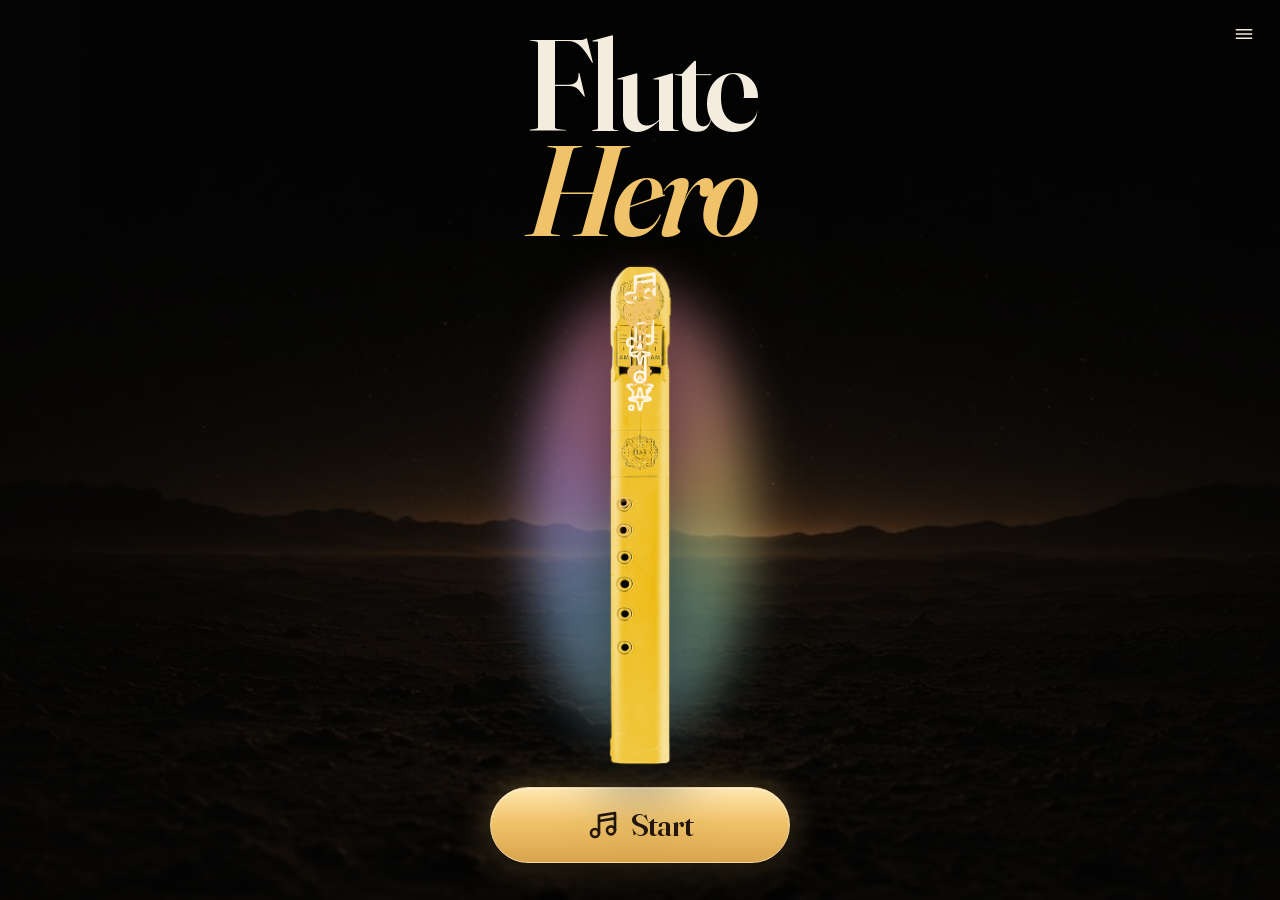
==== commit ffd264ed: "Keep tuner readings inside the flute's octave and separate the drone from the melody. Co-authored-by" ====
--- a/index.html
+++ b/index.html
@@ -6,7 +6,7 @@
     <meta name="mobile-web-app-capable" content="yes" />
     <meta name="apple-mobile-web-app-capable" content="yes" />
     <title>Flute Hero</title>
-    <link rel="stylesheet" href="styles.css?v=71" />
+    <link rel="stylesheet" href="styles.css?v=79" />
   </head>
   <body>
     <section id="screen-title" class="screen title-screen">
@@ -276,11 +276,11 @@
           <p id="tutorial-hint">Leave every hole open.</p>
           <p id="tutorial-key">Key 0</p>
           <div id="tutorial-tuner" class="tuner idle">
-            <div id="tutorial-way">Play</div>
-            <div id="tutorial-cents"></div>
+            <div id="tutorial-way" class="meter-way">Play</div>
+            <div id="tutorial-cents" class="meter-cents"></div>
             <div class="tuner-track">
               <span>Low</span>
-              <div class="tuner-rail"><i id="tutorial-needle"></i></div>
+              <div class="tuner-rail"><i id="tutorial-needle" class="meter-needle"></i></div>
               <span>High</span>
             </div>
           </div>
@@ -296,6 +296,59 @@
             </svg>
           </button>
           <button id="tutorial-next" class="text-btn" type="button">Next</button>
+        </div>
+      </div>
+    </section>
+
+    <section id="screen-tune" class="screen hidden">
+      <header class="hud">
+        <button id="tune-back" class="text-btn icon-btn" type="button" aria-label="Back">
+          <svg class="icon icon-line" viewBox="0 0 24 24" aria-hidden="true"><path d="M14.5 5.5 8 12l6.5 6.5"></path></svg>
+        </button>
+        <div class="hud-title">
+          <div id="tune-title">Tune</div>
+          <div id="tune-blurb">1 / 15</div>
+        </div>
+      </header>
+      <div class="stage">
+        <div id="tune-flute" class="flute-wrap">
+          <div class="flute-body">
+            <img src="assets/flute-a4.png" alt="" />
+            <div class="glow"></div>
+            <div class="open-mark"></div>
+            <div class="holes"></div>
+          </div>
+        </div>
+        <div id="tune-play" class="tutorial-copy">
+          <p id="tune-ask" class="eyebrow">The drone</p>
+          <h2 id="tune-name">Drone</h2>
+          <p id="tune-hint">Play only the drone barrel. Leave the melody silent.</p>
+          <div id="tune-meter" class="tuner idle">
+            <div id="tune-way" class="meter-way">Play</div>
+            <div id="tune-cents" class="meter-cents"></div>
+            <div class="tuner-track">
+              <span>Low</span>
+              <div class="tuner-rail"><i id="tune-needle" class="meter-needle"></i></div>
+              <span>High</span>
+            </div>
+          </div>
+          <p id="tune-heard"></p>
+          <p id="tune-chart"></p>
+        </div>
+        <div id="tune-review" class="tune-review hidden"></div>
+      </div>
+      <div class="play-bar tutorial-bar">
+        <div class="panel-actions">
+          <button id="tune-mic" class="text-btn icon-btn" type="button" aria-label="Use the flute" aria-pressed="false">
+            <svg class="icon" viewBox="0 0 24 24" aria-hidden="true">
+              <path d="M12 14.2a3.1 3.1 0 0 0 3.1-3.1V6.1a3.1 3.1 0 0 0-6.2 0v5a3.1 3.1 0 0 0 3.1 3.1z"></path>
+              <path d="M7.2 11.2a.95.95 0 0 0-1.9.15 6.7 6.7 0 0 0 5.75 6.35V20H8.6a.95.95 0 0 0 0 1.9h6.8a.95.95 0 0 0 0-1.9h-2.45v-2.3A6.7 6.7 0 0 0 18.7 11.35a.95.95 0 0 0-1.9-.15 4.8 4.8 0 0 1-9.6 0z"></path>
+            </svg>
+          </button>
+          <button id="tune-prev" class="text-btn hidden" type="button">Previous</button>
+          <button id="tune-use" class="solid hidden" type="button">Export</button>
+          <button id="tune-chart-btn" class="text-btn hidden" type="button">Chart</button>
+          <button id="tune-next" class="text-btn" type="button">Next</button>
         </div>
       </div>
     </section>
@@ -563,6 +616,6 @@
       </div>
     </dialog>
 
-    <script src="game.js?v=71"></script>
+    <script src="game.js?v=79"></script>
   </body>
 </html>
--- a/styles.css
+++ b/styles.css
@@ -103,7 +103,7 @@
   min-height: 100%;
 }
 
-#screen-play, #screen-free, #screen-tutorial {
+#screen-play, #screen-free, #screen-tutorial, #screen-tune {
   position: fixed;
   top: 0;
   left: 0;
@@ -662,6 +662,60 @@
   text-transform: uppercase;
   color: var(--gold);
 }
+.tune-open { margin-top: 22px; }
+#tune-ask { font-size: 18px; letter-spacing: 0.14em; }
+#tune-ask.with-drone { color: var(--gold); }
+#tune-name { font-size: clamp(36px, 5.4vw, 72px); }
+#tune-name.with-drone { color: var(--gold); }
+#tune-heard,
+#tune-chart {
+  margin-top: 12px;
+  min-height: 1.45em;
+}
+#tune-heard.kept { color: var(--gold); }
+#tune-chart:empty { display: none; }
+#tune-meter .tuner-track { display: none; }
+#tune-heard.warn { color: var(--clay); }
+.tune-review {
+  position: absolute;
+  inset: 0;
+  z-index: 3;
+  overflow: auto;
+  padding: 18px 28px 24px 22px;
+}
+.tune-review h2 {
+  margin: 0 0 8px;
+  font-family: var(--serif);
+  font-weight: 500;
+  font-size: clamp(40px, 6vw, 64px);
+  line-height: 0.92;
+}
+.tune-review .tune-lead {
+  max-width: 52ch;
+  margin: 0 0 8px;
+  font-family: var(--sans);
+  font-size: 16px;
+  line-height: 1.45;
+  color: var(--cream-dim);
+}
+.tune-review article {
+  padding: 14px 0;
+  border-top: 1px solid rgba(244, 236, 223, 0.16);
+}
+.tune-review b {
+  font-family: var(--serif);
+  font-weight: 500;
+  font-size: 28px;
+  color: var(--cream);
+}
+.tune-review p {
+  margin: 4px 0 0;
+  font-family: var(--sans);
+  font-size: 16px;
+  line-height: 1.4;
+  color: var(--cream-dim);
+}
+.tune-review p.warn { color: var(--clay); }
 .feature {
   margin: 0 0 8px;
   border-color: rgba(240, 195, 106, 0.55);
@@ -736,7 +790,7 @@
   filter: drop-shadow(0 30px 40px rgba(0, 0, 0, 0.55));
 }
 .flute-wrap img { width: 100%; height: 100%; display: block; }
-#play-flute, #free-flute, #tutorial-flute {
+#play-flute, #free-flute, #tutorial-flute, #tune-flute {
   position: absolute;
   top: 0;
   left: 0;
@@ -751,7 +805,7 @@
   z-index: 1;
   pointer-events: none;
 }
-#play-flute .flute-body, #free-flute .flute-body, #tutorial-flute .flute-body {
+#play-flute .flute-body, #free-flute .flute-body, #tutorial-flute .flute-body, #tune-flute .flute-body {
   position: relative;
   width: 140px;
   height: auto;
@@ -792,6 +846,25 @@
 }
 .holes i.covered { background: rgba(18, 10, 6, 0.62); }
 .holes i.wrong { background: rgba(170, 48, 36, 0.55); border-color: #d15d4c; box-shadow: none; }
+#tutorial-flute .holes i.target,
+#tune-flute .holes i.target {
+  width: 22%;
+  background: #140e0a;
+  border: 2px solid #f4ecdf;
+  animation: tutorial-hole 1.15s ease-out infinite;
+  z-index: 2;
+}
+@keyframes tutorial-hole {
+  0% { box-shadow: 0 0 0 3px #f4ecdf, 0 0 0 4px rgba(244, 236, 223, 0.95); }
+  100% { box-shadow: 0 0 0 3px #f4ecdf, 0 0 0 16px rgba(244, 236, 223, 0); }
+}
+@media (prefers-reduced-motion: reduce) {
+  #tutorial-flute .holes i.target,
+  #tune-flute .holes i.target {
+    animation: none;
+    box-shadow: 0 0 0 3px #f4ecdf, 0 0 0 10px rgba(244, 236, 223, 0.55);
+  }
+}
 
 .hud {
   display: flex;
@@ -801,7 +874,7 @@
 }
 
 .hud-title { flex: 1; min-width: 0; }
-#song-name, #song-blurb, #free-title, #free-blurb, #tutorial-title, #tutorial-blurb {
+#song-name, #song-blurb, #free-title, #free-blurb, #tutorial-title, #tutorial-blurb, #tune-title, #tune-blurb {
   overflow: hidden;
   text-overflow: ellipsis;
   white-space: nowrap;
@@ -1049,7 +1122,7 @@
   z-index: 2;
 }
 
-#play-flute, #free-flute, #tutorial-flute {
+#play-flute, #free-flute, #tutorial-flute, #tune-flute {
   position: absolute;
   top: 0;
   left: 0;
@@ -1063,7 +1136,7 @@
   z-index: 1;
   pointer-events: none;
 }
-#play-flute .flute-body, #free-flute .flute-body, #tutorial-flute .flute-body {
+#play-flute .flute-body, #free-flute .flute-body, #tutorial-flute .flute-body, #tune-flute .flute-body {
   position: relative;
   width: 140px;
   transform: none;
@@ -1119,15 +1192,16 @@
 }
 #tutorial-heard.right { color: var(--gold); }
 .tuner { margin-top: 22px; max-width: 460px; }
-#tutorial-way {
+.meter-way {
   font-family: var(--serif);
   font-weight: 500;
   font-size: clamp(48px, 8vw, 80px);
   line-height: 0.9;
   color: var(--cream);
 }
-.tuner.in #tutorial-way { color: var(--gold); }
-#tutorial-cents {
+.tuner.in .meter-way { color: var(--gold); }
+.tuner.off .meter-way { color: var(--clay); }
+.meter-cents {
   min-height: 1.3em;
   margin-top: 8px;
   font-family: var(--sans);
@@ -1135,8 +1209,9 @@
   font-weight: 560;
   color: var(--cream);
 }
-.tuner.in #tutorial-cents { color: var(--gold); }
-.tuner.idle #tutorial-cents { color: var(--cream-dim); }
+.tuner.in .meter-cents { color: var(--gold); }
+.tuner.idle .meter-cents,
+.tuner.off .meter-cents { color: var(--cream-dim); }
 .tuner-track {
   display: grid;
   grid-template-columns: auto minmax(0, 1fr) auto;
@@ -1168,7 +1243,7 @@
   transform: translateX(-50%);
   background: var(--gold);
 }
-#tutorial-needle {
+.meter-needle {
   position: absolute;
   top: 50%;
   left: 50%;
@@ -1179,8 +1254,9 @@
   background: var(--cream);
   box-shadow: 0 0 0 4px rgba(7, 6, 5, 0.65);
 }
-.tuner.in #tutorial-needle { background: var(--gold); }
-.tuner.idle #tutorial-needle { opacity: 0.4; }
+.tuner.in .meter-needle { background: var(--gold); }
+.tuner.off .meter-needle { background: var(--clay); }
+.tuner.idle .meter-needle { opacity: 0.4; }
 .play-bar.tutorial-bar {
   display: flex;
   justify-content: flex-end;
@@ -1742,6 +1818,7 @@
 }
 #free-note.warn { color: var(--cream-dim); text-transform: none; letter-spacing: 0.02em; background: transparent; border-color: var(--line); }
 .text-btn:disabled,
+.solid:disabled,
 .panel-actions button:disabled { opacity: 0.4; cursor: default; }
 .metro-card > .text-btn { align-self: stretch; }
 .metro-hint {
@@ -1867,6 +1944,8 @@
   .flute-open h2 { font-size: clamp(48px, 14vw, 68px); }
   .flute-case { grid-template-columns: repeat(2, 1fr); gap: 16px 12px; }
   .flute-case img { height: 120px; }
+  .tune-review { padding: 12px 16px 20px; }
+  .tune-review b { font-size: 22px; }
   .hud { padding-right: 58px; padding-left: 12px; }
   .title-screen h1 { font-size: clamp(88px, 24vw, 112px); }
   .title-screen .title-stage { height: min(52svh, 500px); }
@@ -1882,19 +1961,19 @@
     gap: 10px;
     padding: calc(8px + env(safe-area-inset-top)) 58px 0 12px;
   }
-  #back, #free-back, #tutorial-back { flex: none; }
+  #back, #free-back, #tutorial-back, #tune-back { flex: none; }
   .hud-stats { gap: 10px; }
   .hud-stats > div { min-width: 2.8rem; }
   .hud-stats b { font-size: 20px; }
   .call { left: 62%; top: 30%; }
   .call-badge { min-width: 148px; padding: 10px 18px 9px; }
   .call b { font-size: 32px; }
-  #song-name, #free-title, #tutorial-title { font-size: 18px; }
+  #song-name, #free-title, #tutorial-title, #tune-title { font-size: 18px; }
   .tutorial-copy { margin-left: 148px; margin-right: 12px; padding-top: 2vh; }
   .tutorial-copy h2 { font-size: clamp(40px, 10vw, 64px); }
   .tutorial-copy p { font-size: 16px; }
-  #tutorial-way { font-size: clamp(40px, 11vw, 64px); }
-  #tutorial-cents { font-size: 22px; }
+  .meter-way { font-size: clamp(40px, 11vw, 64px); }
+  .meter-cents { font-size: 22px; }
   .tuner-track span { font-size: 16px; }
   .bpm-read b { font-size: 18px; }
   .stage { margin: 8px 10px 0; }
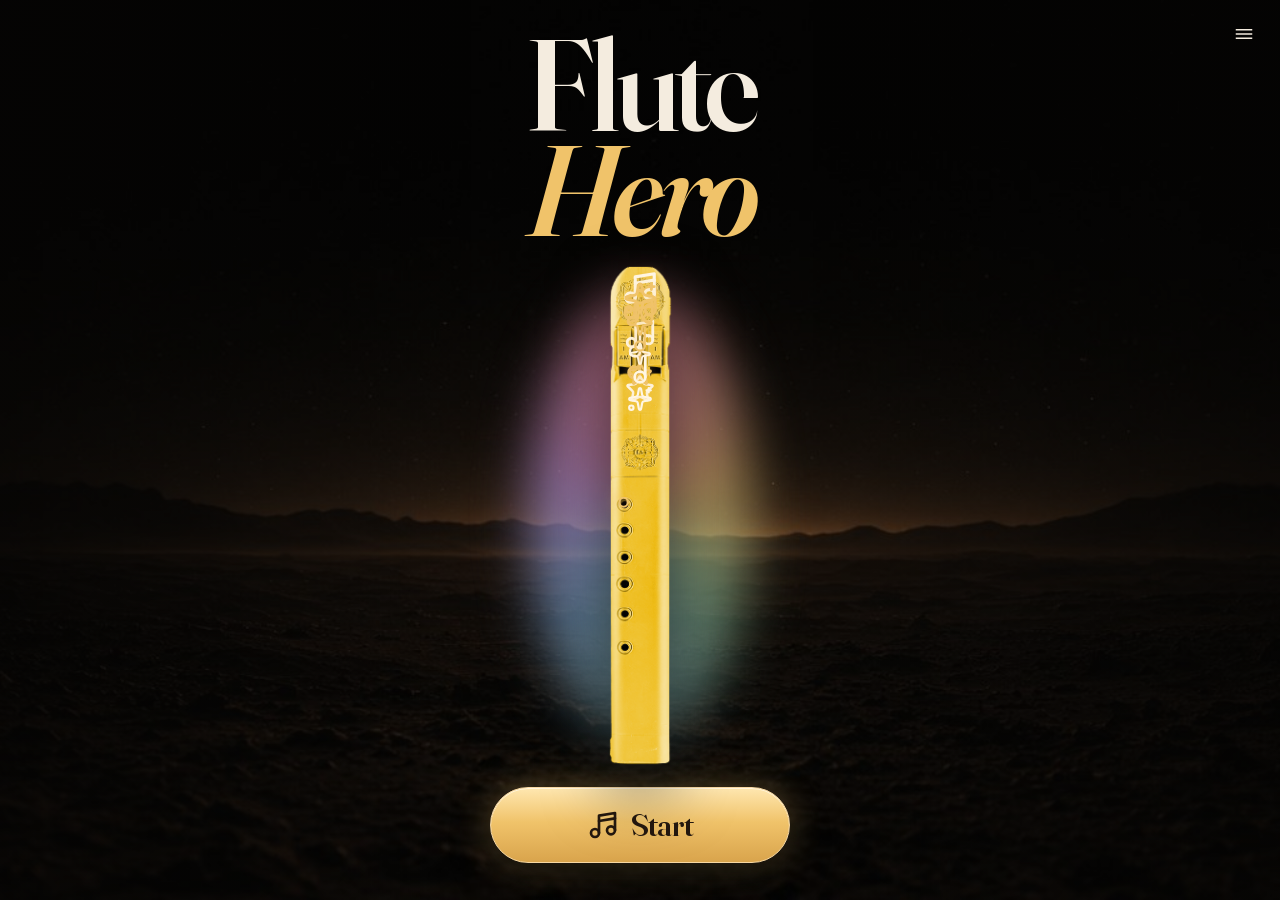
==== commit 9eaa03be: "Add a single-barrel A4 pipe and a soprano recorder that play without a drone. Co-authored-by: Cursor" ====
--- a/index.html
+++ b/index.html
@@ -6,7 +6,7 @@
     <meta name="mobile-web-app-capable" content="yes" />
     <meta name="apple-mobile-web-app-capable" content="yes" />
     <title>Flute Hero</title>
-    <link rel="stylesheet" href="styles.css?v=79" />
+    <link rel="stylesheet" href="styles.css?v=82" />
   </head>
   <body>
     <section id="screen-title" class="screen title-screen">
@@ -473,6 +473,13 @@
               <small id="ear-flute-line">In hand. The ears listen for this flute.</small>
             </span>
           </div>
+          <button class="menu-nav ear" type="button" data-ear="scale" aria-pressed="false">
+            <span class="menu-copy">
+              <b>Scale</b>
+              <small>The new ear. The scale of this flute, including a tuning when there is one. The drone is set aside, and its harmonics do not take the fingering.</small>
+            </span>
+            <span class="ear-using">Using</span>
+          </button>
           <button class="menu-nav ear" type="button" data-ear="bands" aria-pressed="false">
             <span class="menu-copy">
               <b>Bands</b>
@@ -497,7 +504,7 @@
           <button class="menu-nav ear" type="button" data-ear="held" aria-pressed="false">
             <span class="menu-copy">
               <b>Held</b>
-              <small>The latest ear. The drone stays with the note, and a harmonic of the drone does not take the fingering.</small>
+              <small>The drone stays with the note, and a harmonic of the drone does not take the fingering.</small>
             </span>
             <span class="ear-using">Using</span>
           </button>
@@ -616,6 +623,6 @@
       </div>
     </dialog>
 
-    <script src="game.js?v=79"></script>
+    <script src="game.js?v=83"></script>
   </body>
 </html>
